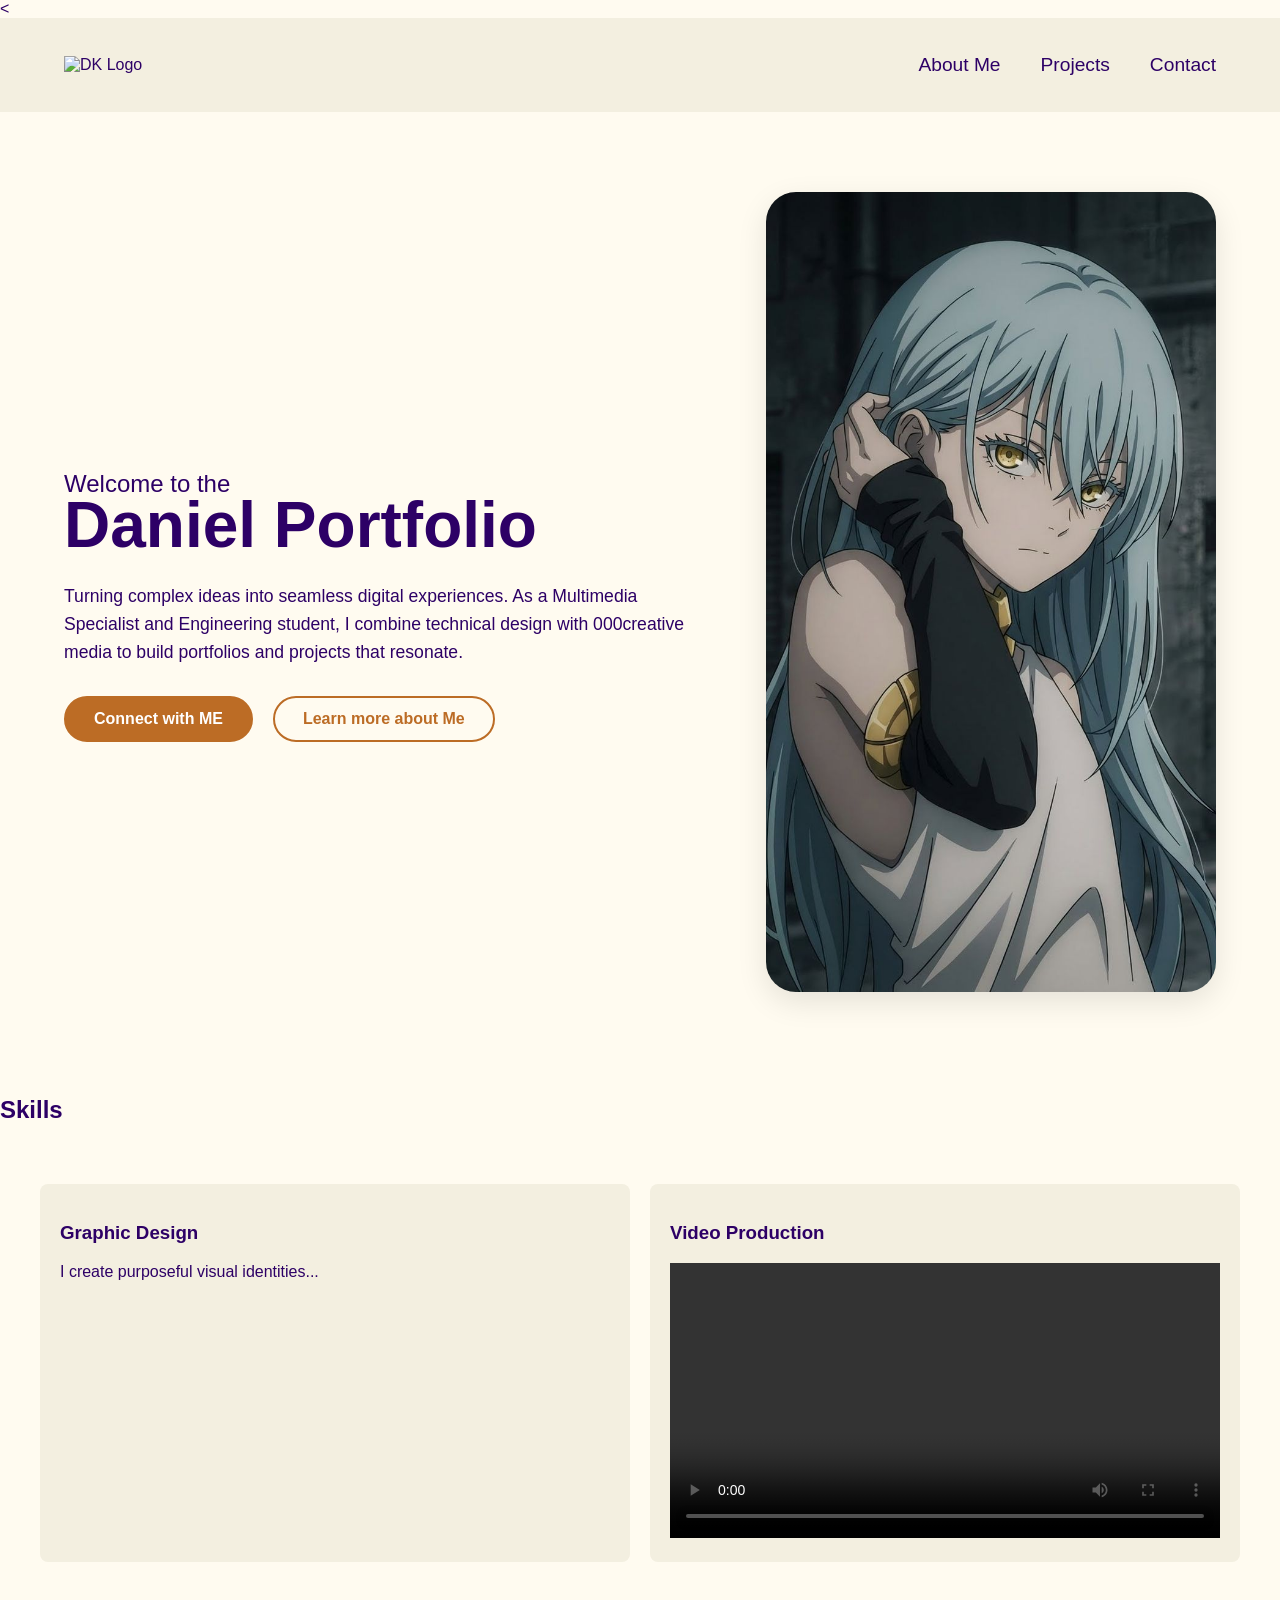
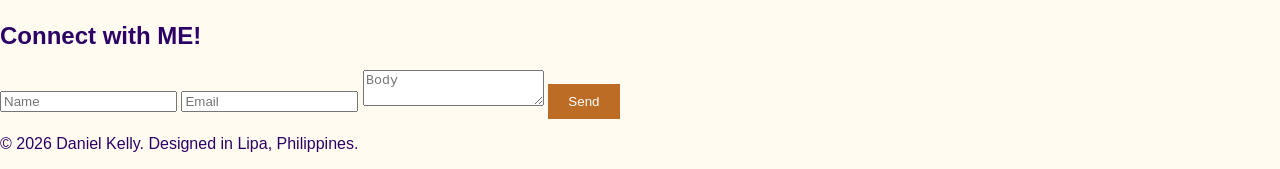
==== portfolio.html @ 8d853dce "polished hero section" ====
<!DOCTYPE html>
<html lang="en">
<head>
    <meta charset="UTF-8">
    <meta name="viewport" content="width=device-width, initial-scale=1.0">
    <title>Daniel Portfolio</title>
    <link rel="stylesheet" href="./style.css">
</head>
<body>
    <<header class="navbar">
    <div class="logo">
        <img src="logo.svg" alt="DK Logo"> </div>
    <nav>
        <ul>
            <li><a href="#about">About Me</a></li>
            <li><a href="#projects">Projects</a></li>
            <li><a href="#contact">Contact</a></li>
        </ul>
    </nav>
</header>

<section id="home" class="hero">
    <div class="hero-container">
        <div class="hero-text">
            <h3>Welcome to the</h3>
            <h1>Daniel Portfolio</h1>
            <p>Turning complex ideas into seamless digital experiences. As a Multimedia Specialist and Engineering student, I combine technical design with 000creative media to build portfolios and projects that resonate.</p>
            <div class="hero-buttons">
                <a href="#contact" class="btn btn-primary">Connect with ME</a>
                <a href="#about" class="btn btn-secondary">Learn more about Me</a>
            </div>
        </div>
        <div class="hero-image">
            <img src=".\assets\663ae73db2af1b112b80577eee1e6057.jpg" alt="Daniel (Placeholder) Portrait">
        </div>
    </div>
</section>

        <section id="skills" class="skills">
            <h2>Skills</h2>
            <div class="skills-grid">
                <div class="skill-card">
                    <h3>Graphic Design</h3>
                    <p>I create purposeful visual identities...</p>
                </div>
                <div class="skill-card">
                    <h3>Video Production</h3>
                    <video width="100%" controls>
                        <source src="demo.mp4" type="video/mp4">
                    </video>
                </div>
            </div>
        </section>

        <section id="contact" class="contact">
            <h2>Connect with ME!</h2>
            <form>
                <input type="text" placeholder="Name" required>
                <input type="email" placeholder="Email" required>
                <textarea placeholder="Body"></textarea>
                <button type="submit">Send</button>
            </form>
        </section>
    </main>

    <footer>
        <p>© 2026 Daniel Kelly. Designed in Lipa, Philippines.</p>
    </footer>
</body>
</html>
---- style.css ----
:root {
    --soft-cream: #FFFBF0;
    --sand: #F3EFE0;
    --terracotta: #BC6C25;
    --dark-moss: #283618;
    --deep-purple: #2D0066; /* Your Logo/Header Accent Color */
}

body {
    background-color: var(--soft-cream);
    color: var(--deep-purple);
    font-family: 'Inter', sans-serif; /* Matches your clean UI look */
    margin: 0;
}

/* Navbar Styling */
.navbar {
    display: flex;
    justify-content: space-between;
    align-items: center;
    padding: 20px 5%;
    background-color: var(--sand);
}

.navbar ul {
    display: flex;
    list-style: none;
    gap: 40px;
}

.navbar a {
    text-decoration: none;
    color: var(--deep-purple);
    font-weight: 500;
    font-size: 1.2rem;
}

/* Hero Section Styling */
.hero {
    padding: 80px 5%;
    display: flex;
    justify-content: center;
}

.hero-container {
    display: flex;
    align-items: center;
    gap: 50px;
    max-width: 1200px;
}

.hero-text {
    flex: 1;
}

.hero-text h3 {
    font-size: 1.5rem;
    font-weight: 400;
    margin-bottom: 0;
}

.hero-text h1 {
    font-size: 4rem;
    font-weight: 800;
    margin-top: -10px;
    margin-bottom: 20px;
}

.hero-text p {
    font-size: 1.1rem;
    line-height: 1.6;
    color: var(--deep-purple);
    margin-bottom: 30px;
}


.hero-image img {
    width: 450px;
    border-radius: 30px; 
    box-shadow: 0 10px 30px rgba(0,0,0,0.1);
}


.hero-buttons {
    display: flex;
    gap: 20px;
}

.btn {
    padding: 12px 28px;
    border-radius: 50px;
    text-decoration: none;
    font-weight: 600;
    transition: 0.3s;
    border: 2px solid var(--terracotta);
}

.btn-primary {
    background-color: var(--terracotta);
    color: white;
}

.btn-secondary {
    background-color: transparent;
    color: var(--terracotta);
}

.btn:hover {
    transform: translateY(-3px);
    box-shadow: 0 5px 15px rgba(188, 108, 37, 0.3);
}

.skills-grid {
    display: grid;
    grid-template-columns: repeat(auto-fit, minmax(300px, 1fr));
    gap: 20px;
    padding: 40px;
}

.skill-card {
    background: var(--sand);
    padding: 20px;
    border-radius: 8px;
    transition: transform 0.3s ease; 
}

.skill-card:hover {
    transform: scale(1.05);
    border: 2px solid var(--terracotta);
}

button {
    background-color: var(--terracotta);
    color: white;
    border: none;
    padding: 10px 20px;
    cursor: pointer;
}
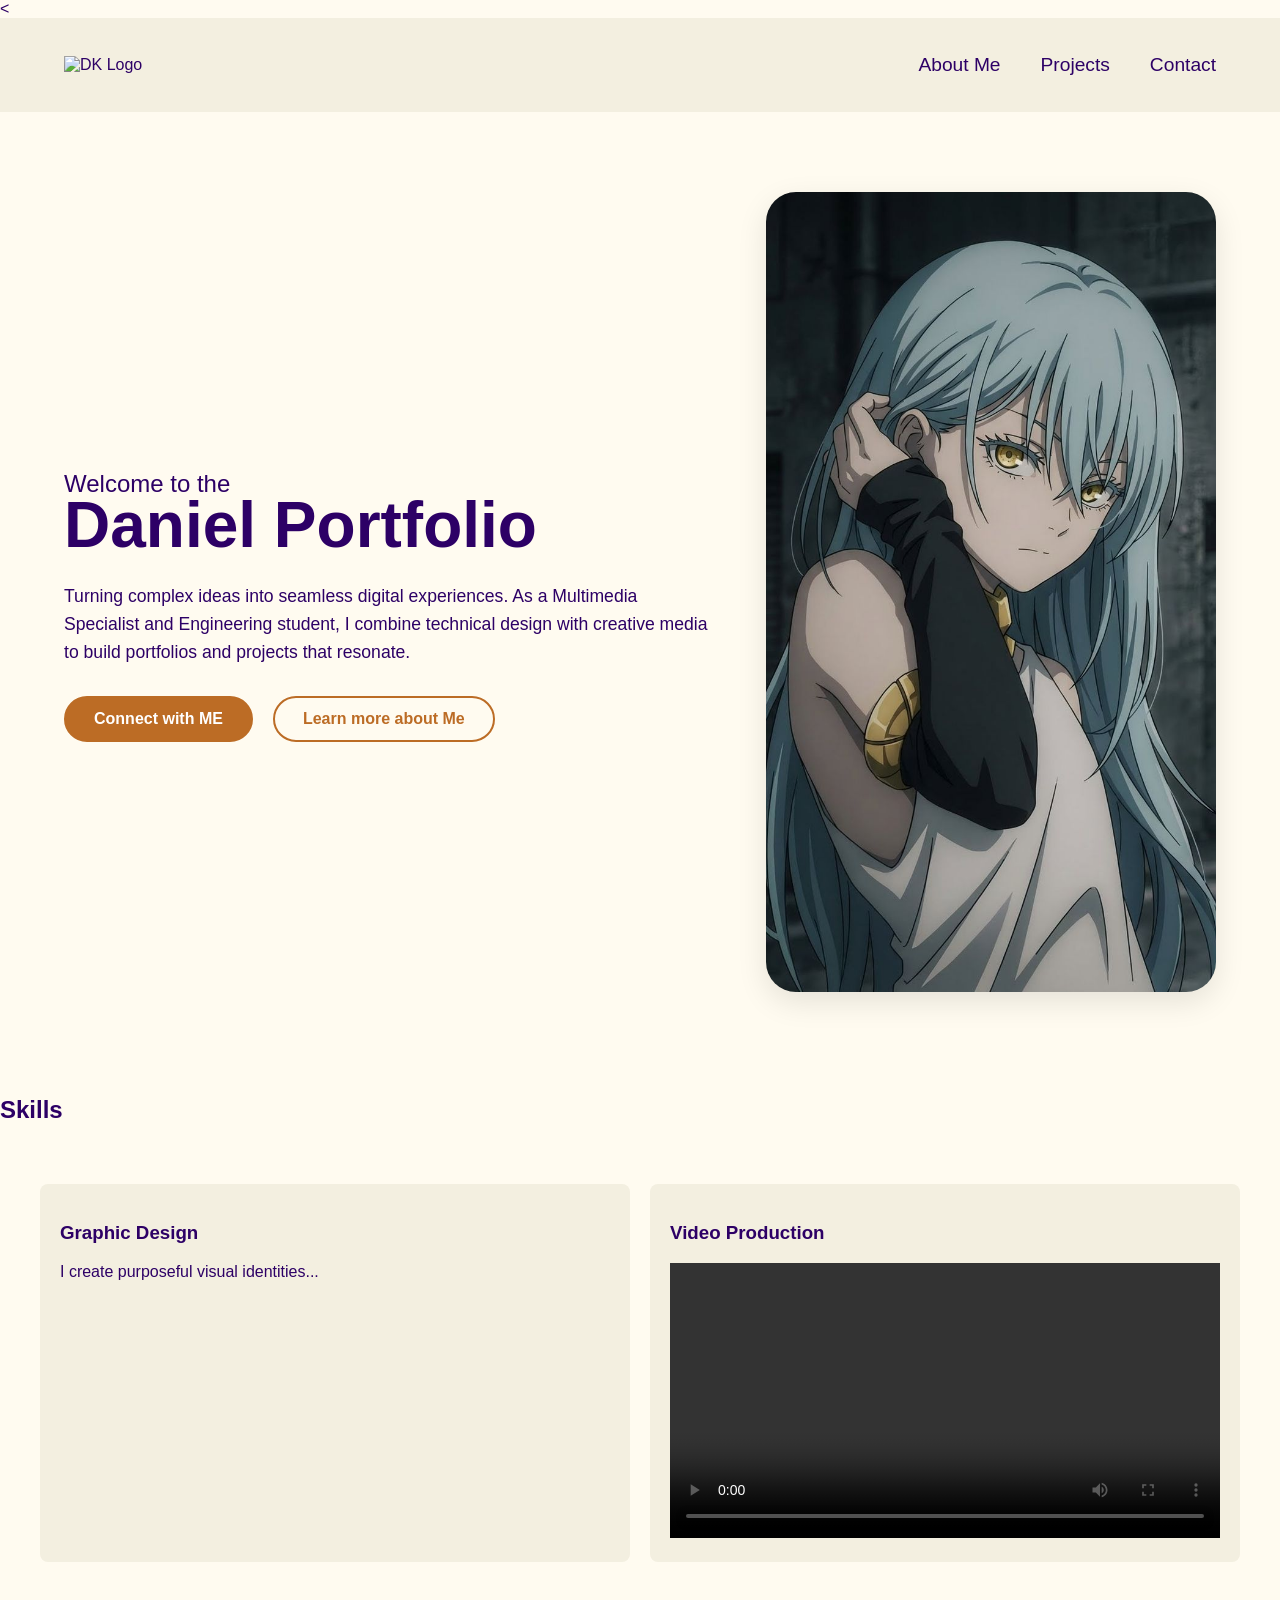
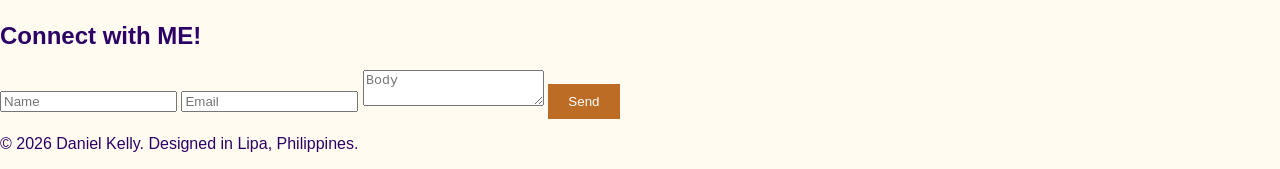
==== commit a8680463: "polished hero section" ====
--- a/portfolio.html
+++ b/portfolio.html
@@ -24,7 +24,7 @@
         <div class="hero-text">
             <h3>Welcome to the</h3>
             <h1>Daniel Portfolio</h1>
-            <p>Turning complex ideas into seamless digital experiences. As a Multimedia Specialist and Engineering student, I combine technical design with 000creative media to build portfolios and projects that resonate.</p>
+            <p>Turning complex ideas into seamless digital experiences. As a Multimedia Specialist and Engineering student, I combine technical design with  creative media to build portfolios and projects that resonate.</p>
             <div class="hero-buttons">
                 <a href="#contact" class="btn btn-primary">Connect with ME</a>
                 <a href="#about" class="btn btn-secondary">Learn more about Me</a>
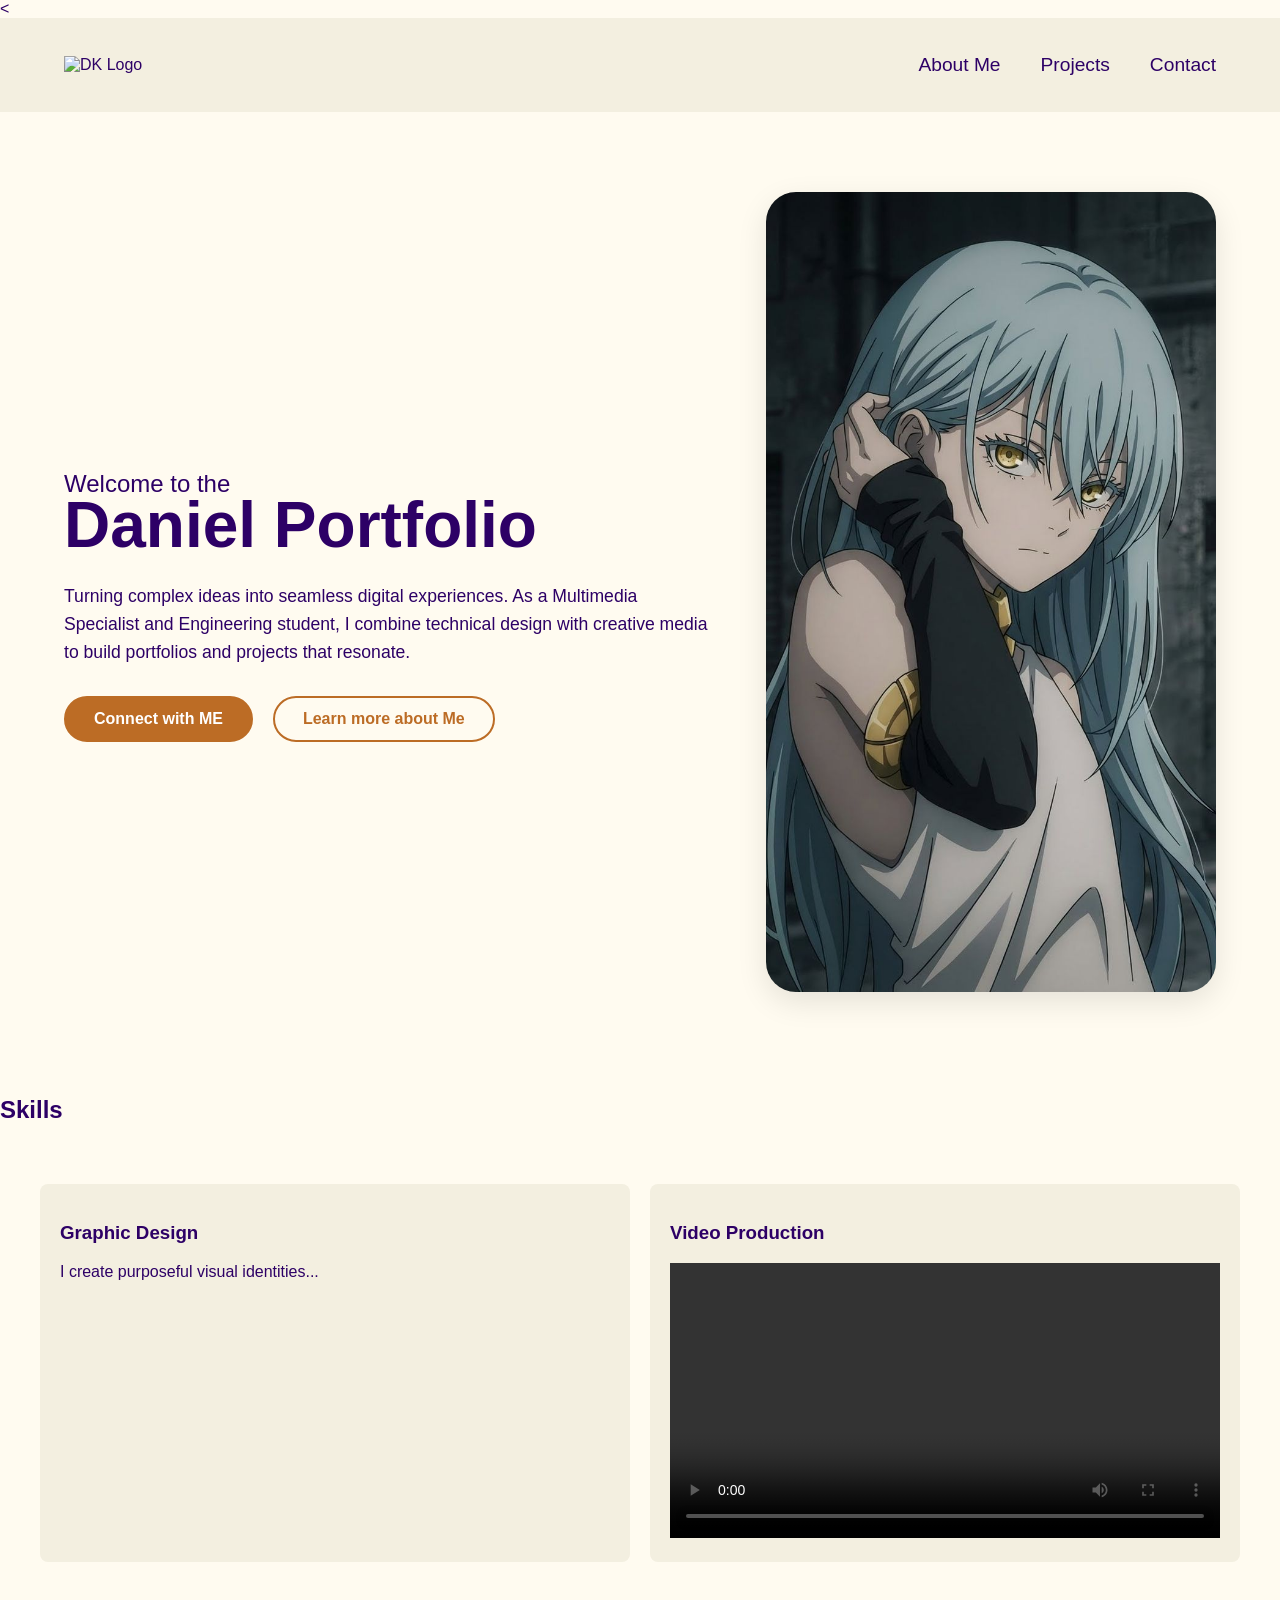
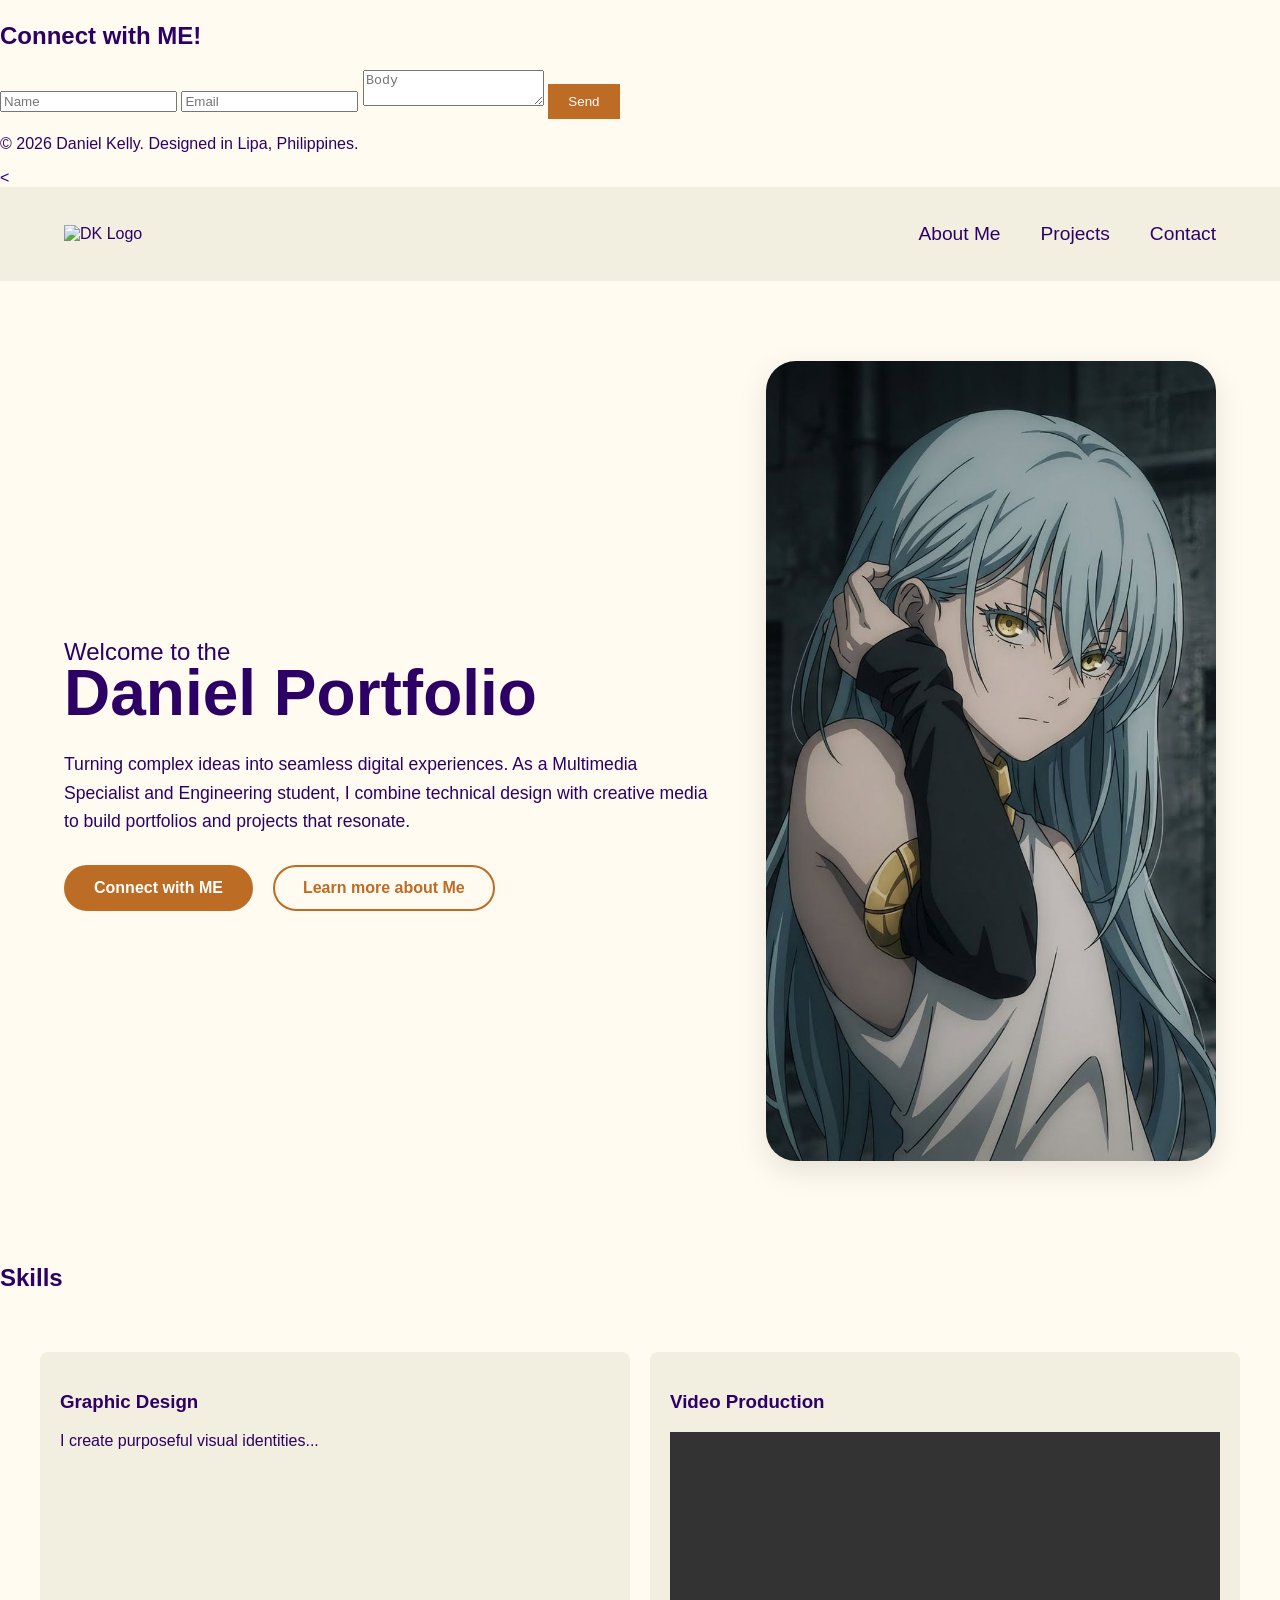
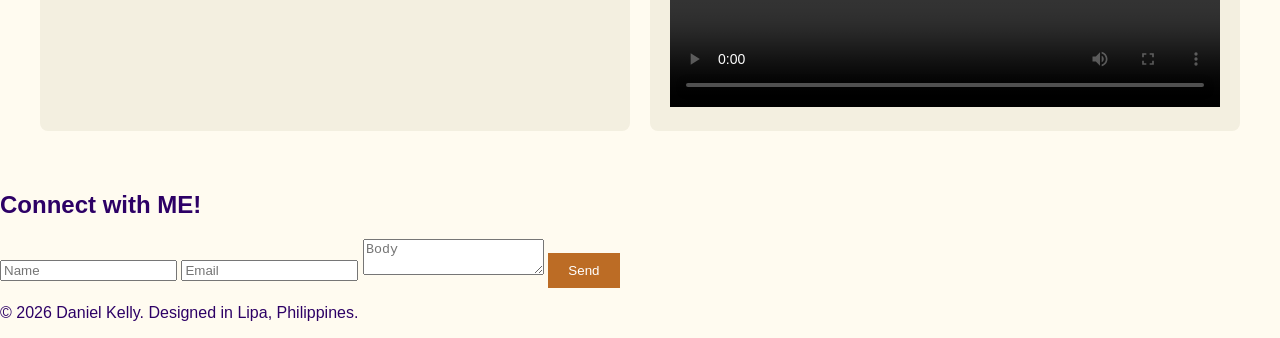
==== commit f621e709: "Merge branch 'main' of https://github.com/dnlkly/Portfolio_MMProj" ====
--- a/portfolio.html
+++ b/portfolio.html
@@ -67,4 +67,73 @@
         <p>© 2026 Daniel Kelly. Designed in Lipa, Philippines.</p>
     </footer>
 </body>
+</html><!DOCTYPE html>
+<html lang="en">
+<head>
+    <meta charset="UTF-8">
+    <meta name="viewport" content="width=device-width, initial-scale=1.0">
+    <title>Daniel Portfolio</title>
+    <link rel="stylesheet" href="./style.css">
+</head>
+<body>
+    <<header class="navbar">
+    <div class="logo">
+        <img src="logo.svg" alt="DK Logo"> </div>
+    <nav>
+        <ul>
+            <li><a href="#about">About Me</a></li>
+            <li><a href="#projects">Projects</a></li>
+            <li><a href="#contact">Contact</a></li>
+        </ul>
+    </nav>
+</header>
+
+<section id="home" class="hero">
+    <div class="hero-container">
+        <div class="hero-text">
+            <h3>Welcome to the</h3>
+            <h1>Daniel Portfolio</h1>
+            <p>Turning complex ideas into seamless digital experiences. As a Multimedia Specialist and Engineering student, I combine technical design with creative media to build portfolios and projects that resonate.</p>
+            <div class="hero-buttons">
+                <a href="#contact" class="btn btn-primary">Connect with ME</a>
+                <a href="#about" class="btn btn-secondary">Learn more about Me</a>
+            </div>
+        </div>
+        <div class="hero-image">
+            <img src=".\assets\663ae73db2af1b112b80577eee1e6057.jpg" alt="Daniel (Placeholder) Portrait">
+        </div>
+    </div>
+</section>
+
+        <section id="skills" class="skills">
+            <h2>Skills</h2>
+            <div class="skills-grid">
+                <div class="skill-card">
+                    <h3>Graphic Design</h3>
+                    <p>I create purposeful visual identities...</p>
+                </div>
+                <div class="skill-card">
+                    <h3>Video Production</h3>
+                    <video width="100%" controls>
+                        <source src="demo.mp4" type="video/mp4">
+                    </video>
+                </div>
+            </div>
+        </section>
+
+        <section id="contact" class="contact">
+            <h2>Connect with ME!</h2>
+            <form>
+                <input type="text" placeholder="Name" required>
+                <input type="email" placeholder="Email" required>
+                <textarea placeholder="Body"></textarea>
+                <button type="submit">Send</button>
+            </form>
+        </section>
+    </main>
+
+    <footer>
+        <p>© 2026 Daniel Kelly. Designed in Lipa, Philippines.</p>
+    </footer>
+</body>
 </html>
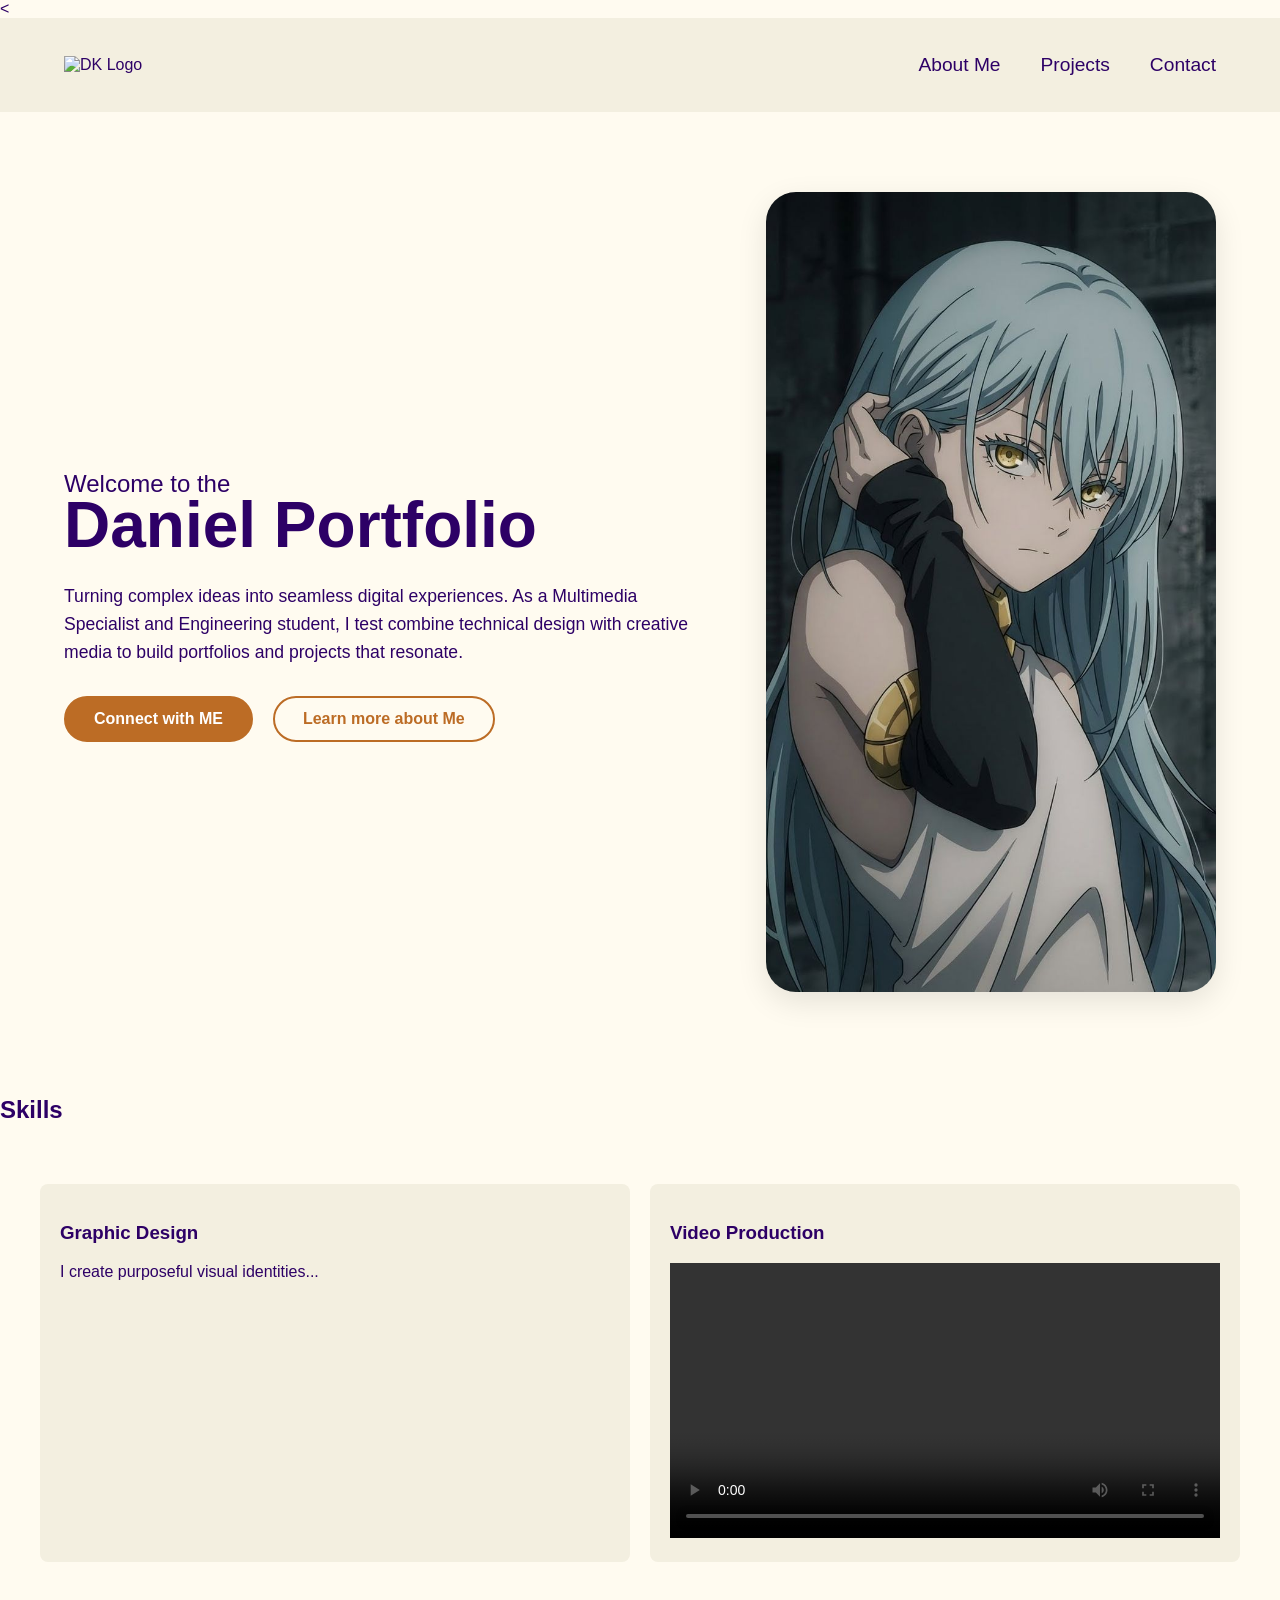
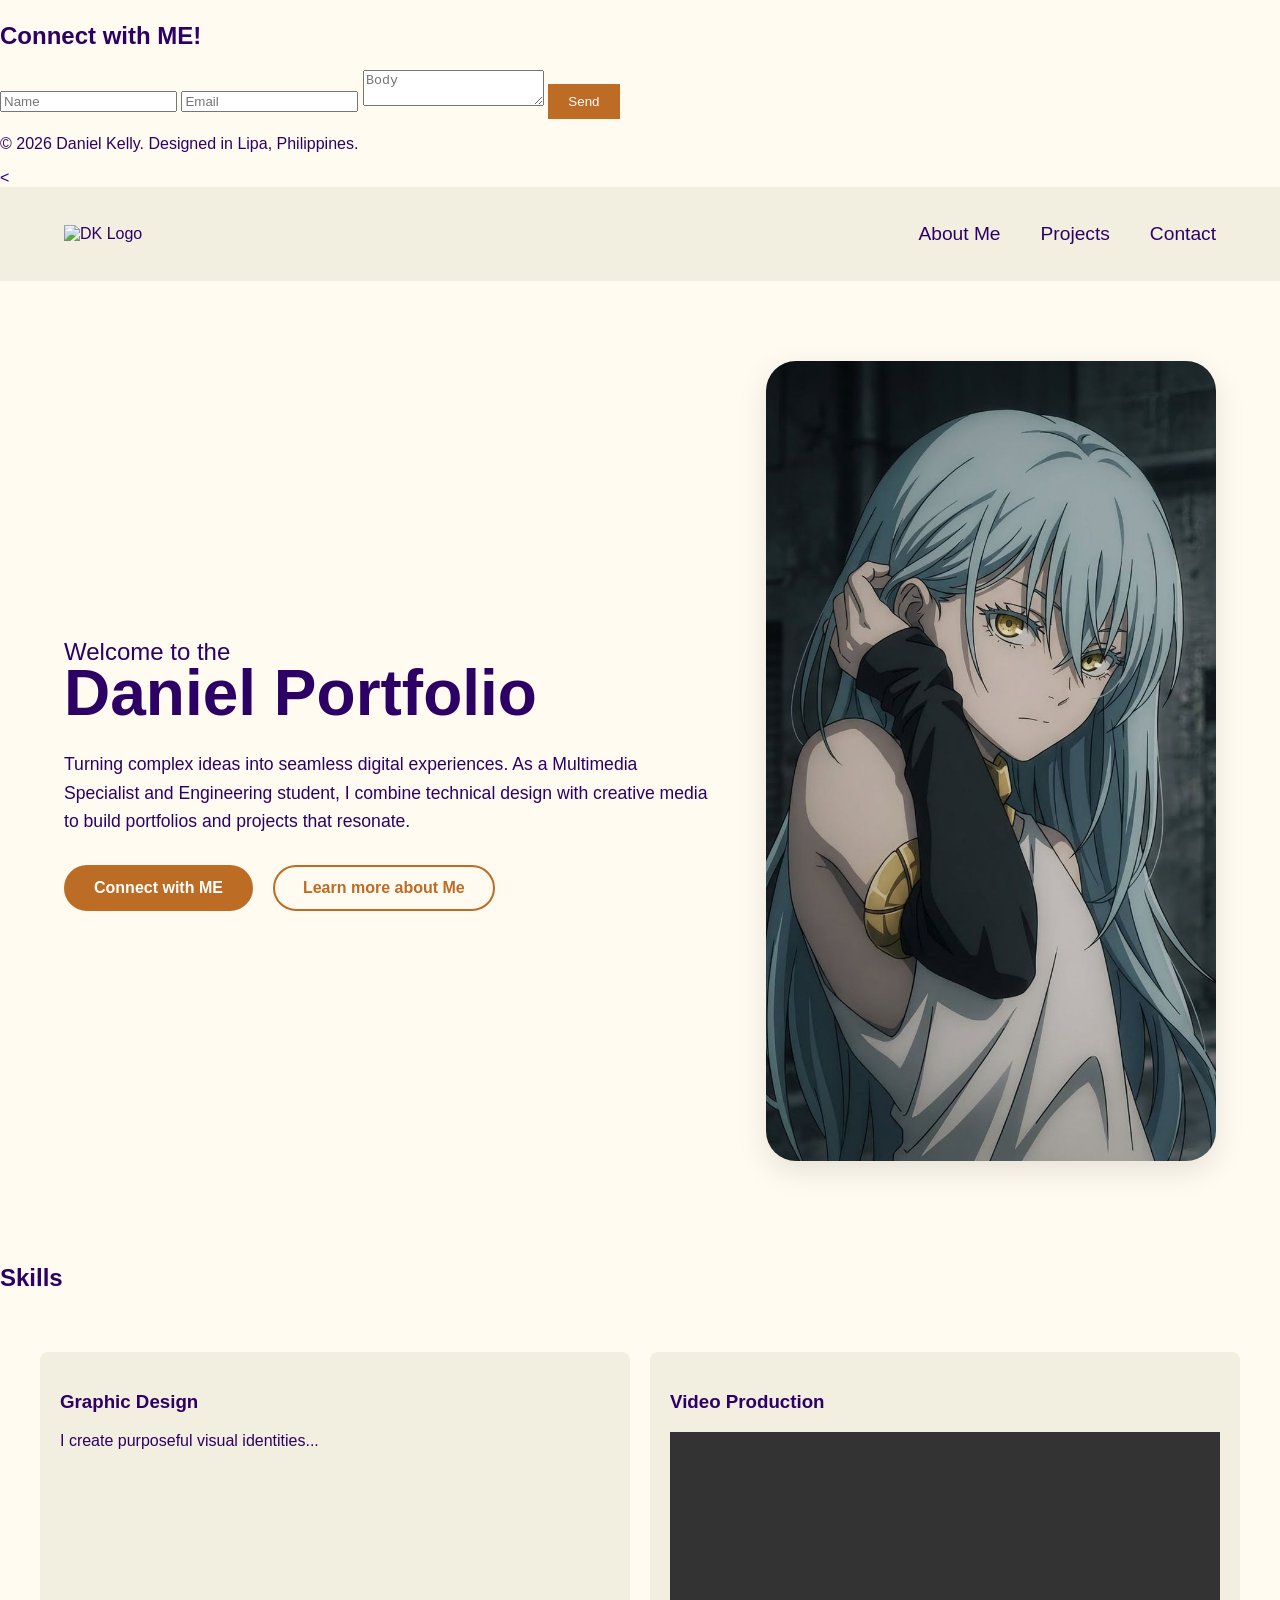
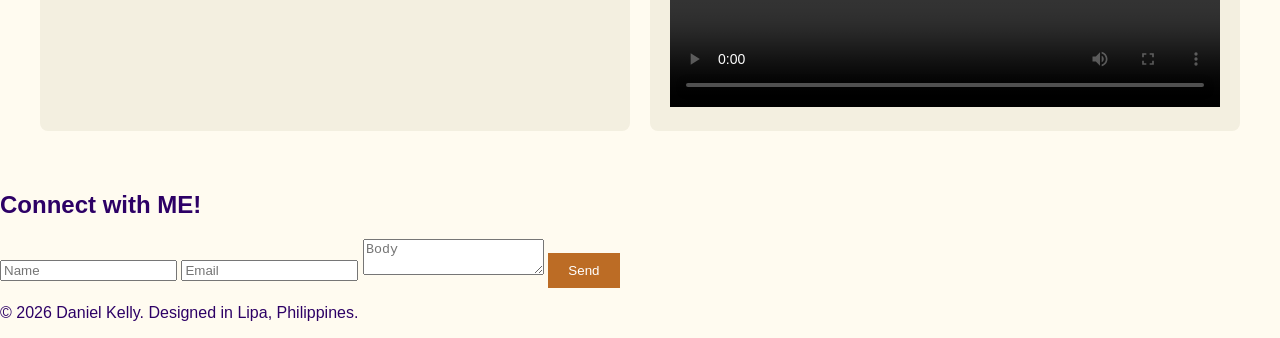
==== commit 0159b919: "test" ====
--- a/portfolio.html
+++ b/portfolio.html
@@ -24,7 +24,7 @@
         <div class="hero-text">
             <h3>Welcome to the</h3>
             <h1>Daniel Portfolio</h1>
-            <p>Turning complex ideas into seamless digital experiences. As a Multimedia Specialist and Engineering student, I combine technical design with  creative media to build portfolios and projects that resonate.</p>
+            <p>Turning complex ideas into seamless digital experiences. As a Multimedia Specialist and Engineering student, I test combine technical design with  creative media to build portfolios and projects that resonate.</p>
             <div class="hero-buttons">
                 <a href="#contact" class="btn btn-primary">Connect with ME</a>
                 <a href="#about" class="btn btn-secondary">Learn more about Me</a>
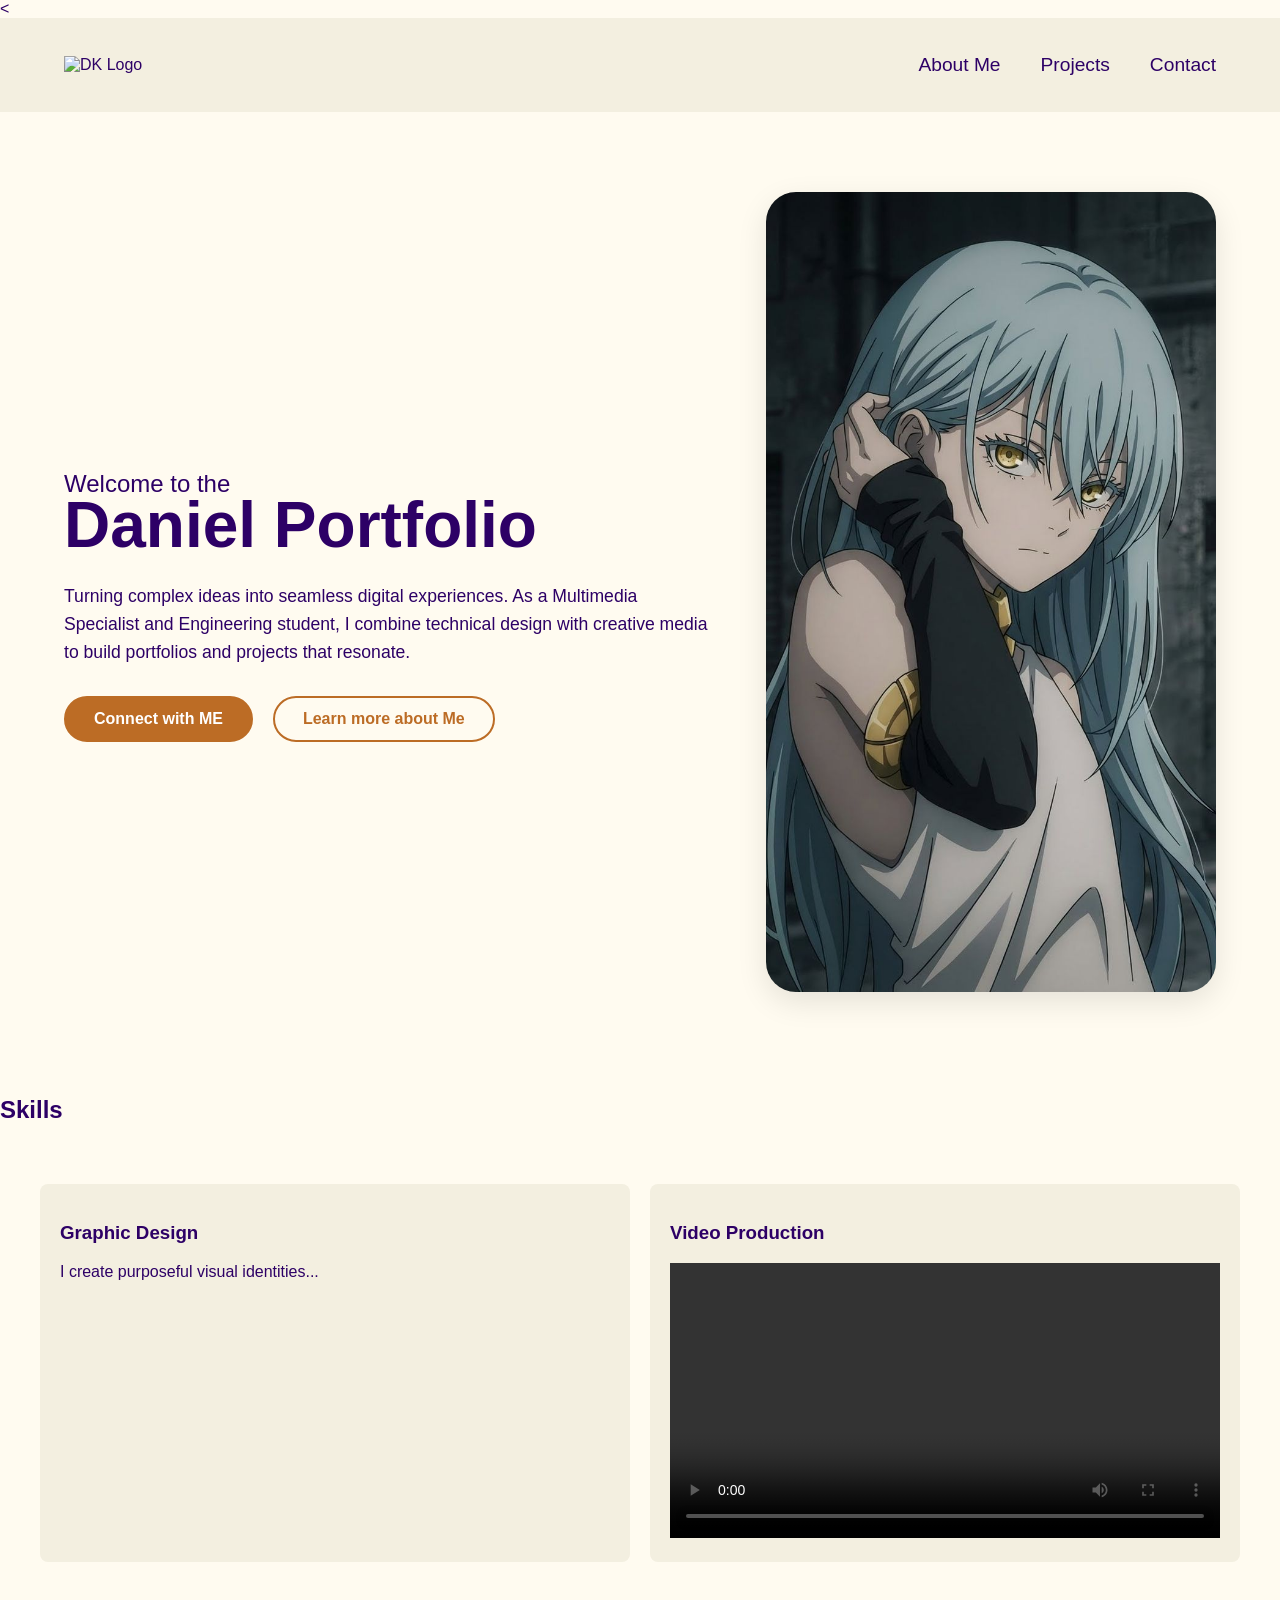
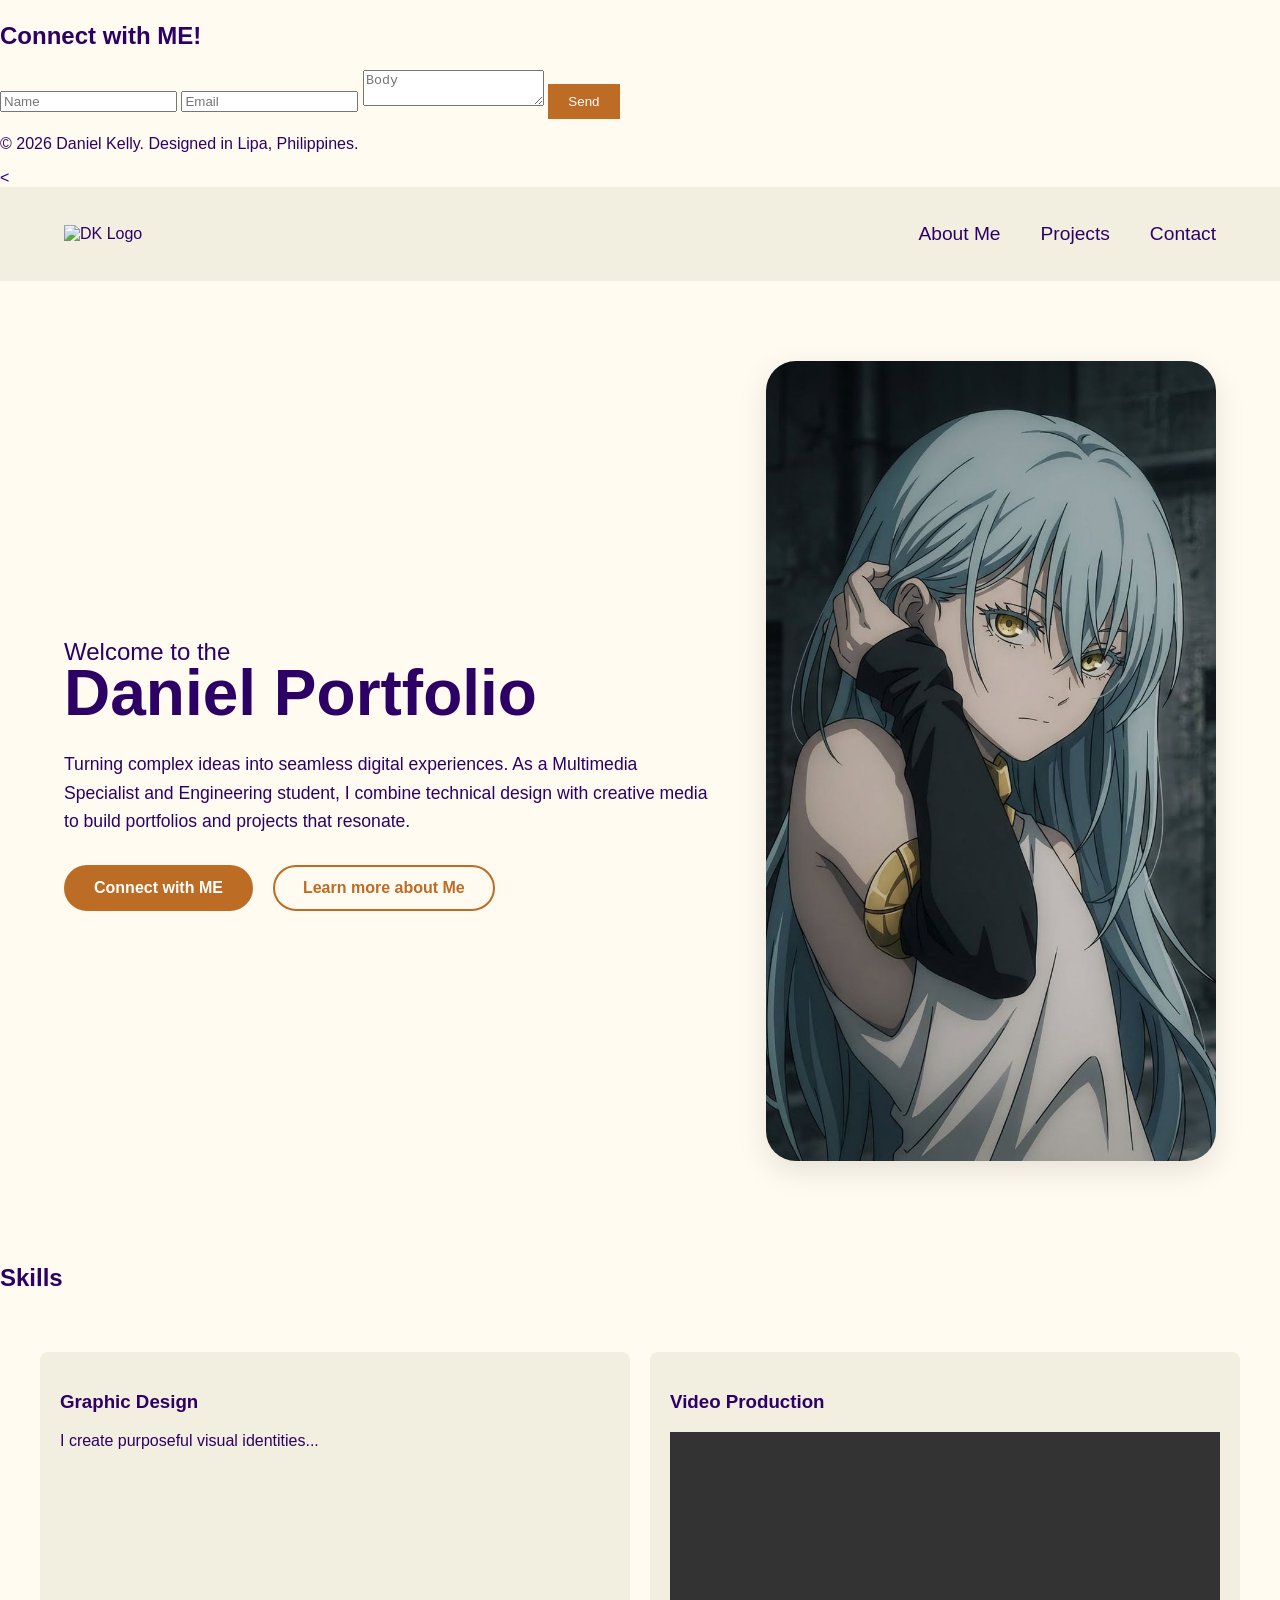
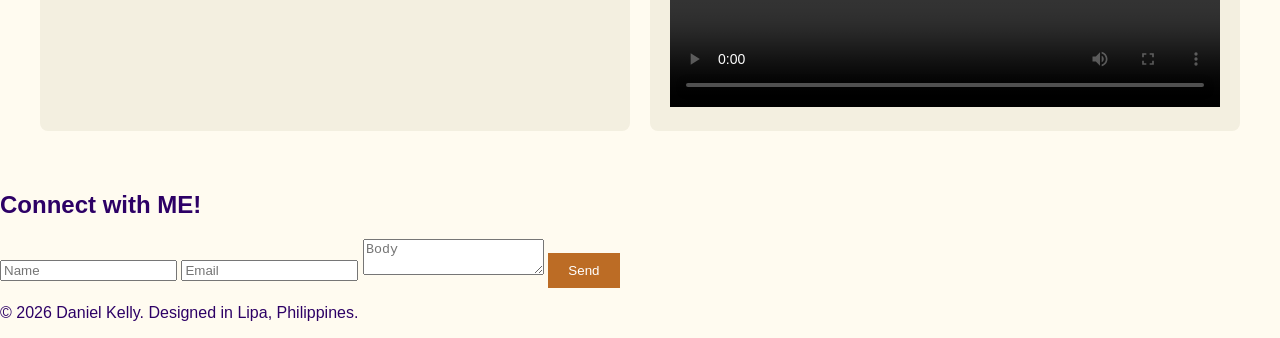
==== commit d33505ec: "polished hero section" ====
--- a/portfolio.html
+++ b/portfolio.html
@@ -24,7 +24,7 @@
         <div class="hero-text">
             <h3>Welcome to the</h3>
             <h1>Daniel Portfolio</h1>
-            <p>Turning complex ideas into seamless digital experiences. As a Multimedia Specialist and Engineering student, I test combine technical design with  creative media to build portfolios and projects that resonate.</p>
+            <p>Turning complex ideas into seamless digital experiences. As a Multimedia Specialist and Engineering student, I combine technical design with  creative media to build portfolios and projects that resonate.</p>
             <div class="hero-buttons">
                 <a href="#contact" class="btn btn-primary">Connect with ME</a>
                 <a href="#about" class="btn btn-secondary">Learn more about Me</a>
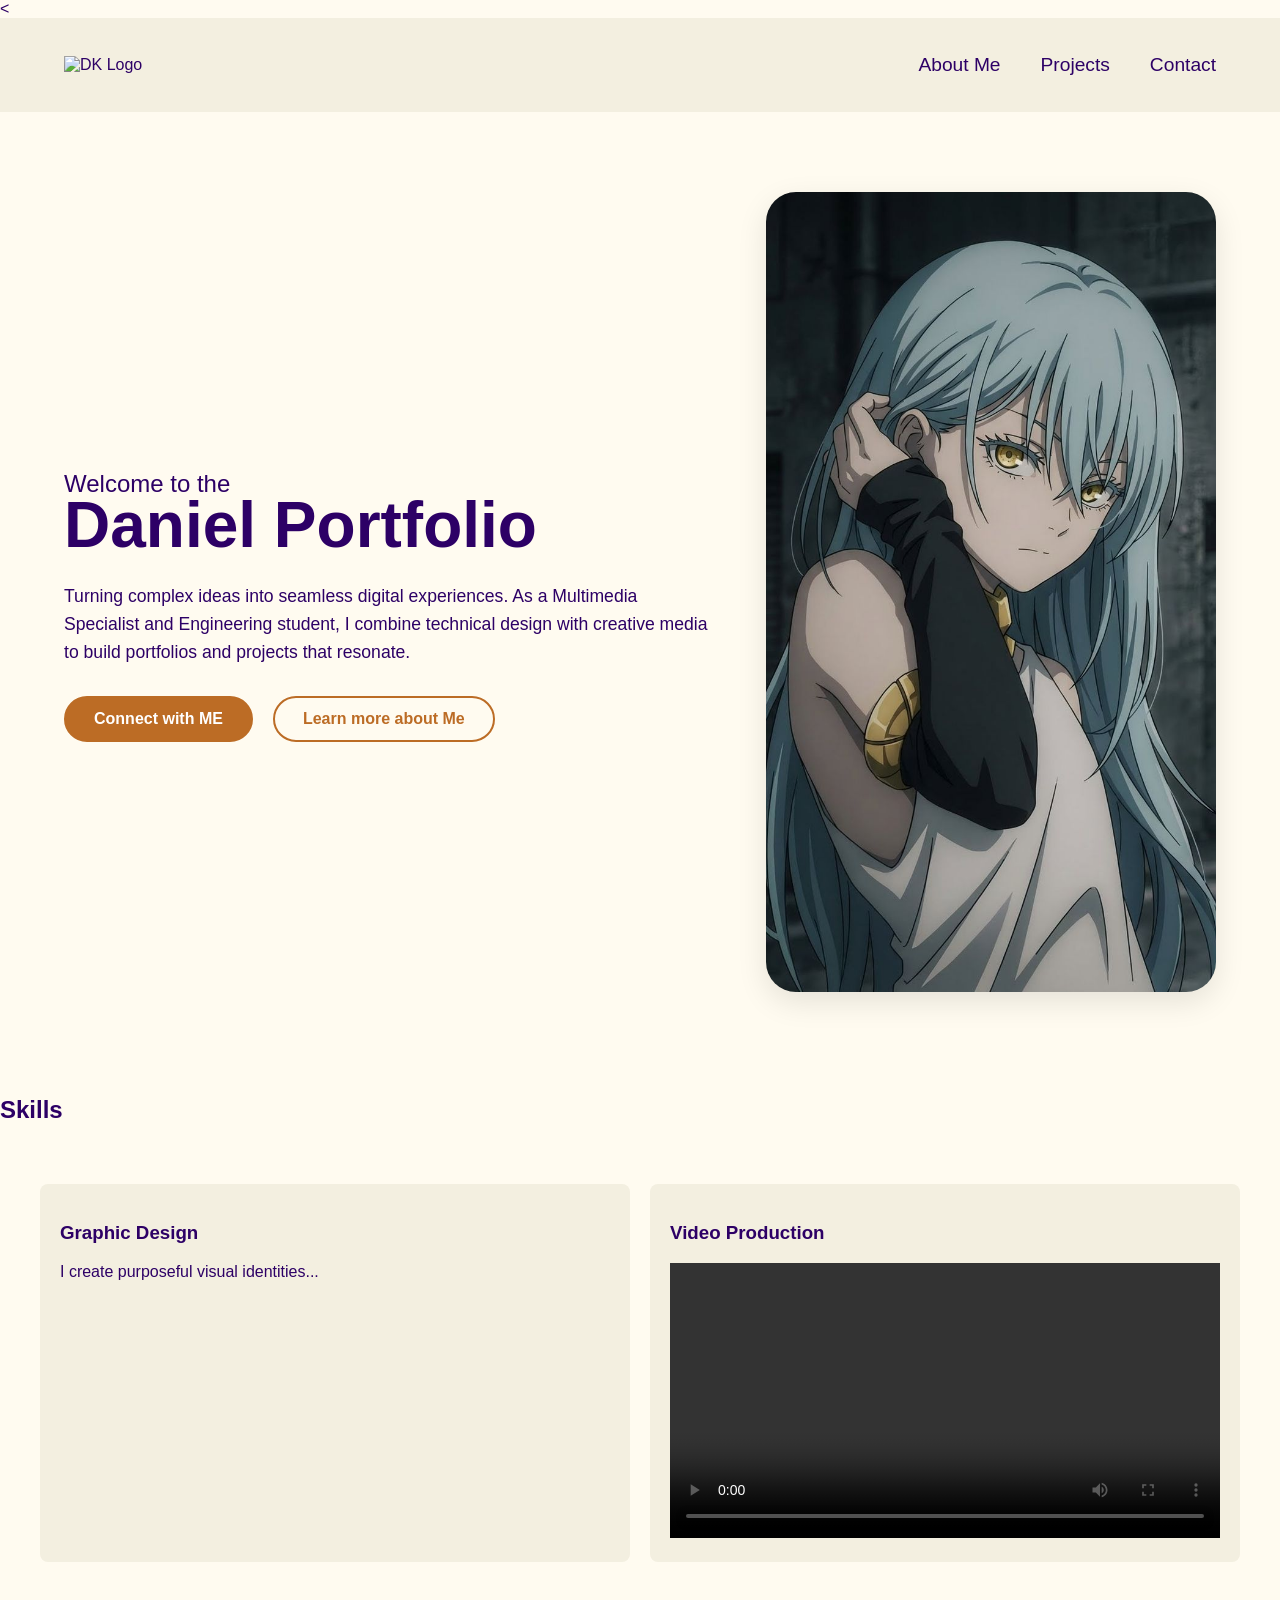
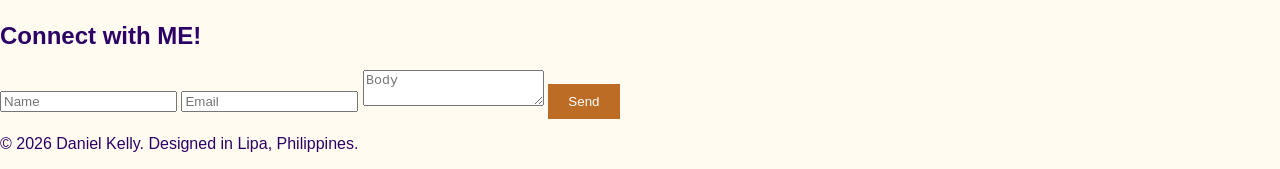
==== commit d3dfe220: "was trying to fix an issue in my vs source control which caused duplicated code" ====
--- a/portfolio.html
+++ b/portfolio.html
@@ -67,73 +67,4 @@
         <p>© 2026 Daniel Kelly. Designed in Lipa, Philippines.</p>
     </footer>
 </body>
-</html><!DOCTYPE html>
-<html lang="en">
-<head>
-    <meta charset="UTF-8">
-    <meta name="viewport" content="width=device-width, initial-scale=1.0">
-    <title>Daniel Portfolio</title>
-    <link rel="stylesheet" href="./style.css">
-</head>
-<body>
-    <<header class="navbar">
-    <div class="logo">
-        <img src="logo.svg" alt="DK Logo"> </div>
-    <nav>
-        <ul>
-            <li><a href="#about">About Me</a></li>
-            <li><a href="#projects">Projects</a></li>
-            <li><a href="#contact">Contact</a></li>
-        </ul>
-    </nav>
-</header>
-
-<section id="home" class="hero">
-    <div class="hero-container">
-        <div class="hero-text">
-            <h3>Welcome to the</h3>
-            <h1>Daniel Portfolio</h1>
-            <p>Turning complex ideas into seamless digital experiences. As a Multimedia Specialist and Engineering student, I combine technical design with creative media to build portfolios and projects that resonate.</p>
-            <div class="hero-buttons">
-                <a href="#contact" class="btn btn-primary">Connect with ME</a>
-                <a href="#about" class="btn btn-secondary">Learn more about Me</a>
-            </div>
-        </div>
-        <div class="hero-image">
-            <img src=".\assets\663ae73db2af1b112b80577eee1e6057.jpg" alt="Daniel (Placeholder) Portrait">
-        </div>
-    </div>
-</section>
-
-        <section id="skills" class="skills">
-            <h2>Skills</h2>
-            <div class="skills-grid">
-                <div class="skill-card">
-                    <h3>Graphic Design</h3>
-                    <p>I create purposeful visual identities...</p>
-                </div>
-                <div class="skill-card">
-                    <h3>Video Production</h3>
-                    <video width="100%" controls>
-                        <source src="demo.mp4" type="video/mp4">
-                    </video>
-                </div>
-            </div>
-        </section>
-
-        <section id="contact" class="contact">
-            <h2>Connect with ME!</h2>
-            <form>
-                <input type="text" placeholder="Name" required>
-                <input type="email" placeholder="Email" required>
-                <textarea placeholder="Body"></textarea>
-                <button type="submit">Send</button>
-            </form>
-        </section>
-    </main>
-
-    <footer>
-        <p>© 2026 Daniel Kelly. Designed in Lipa, Philippines.</p>
-    </footer>
-</body>
 </html>
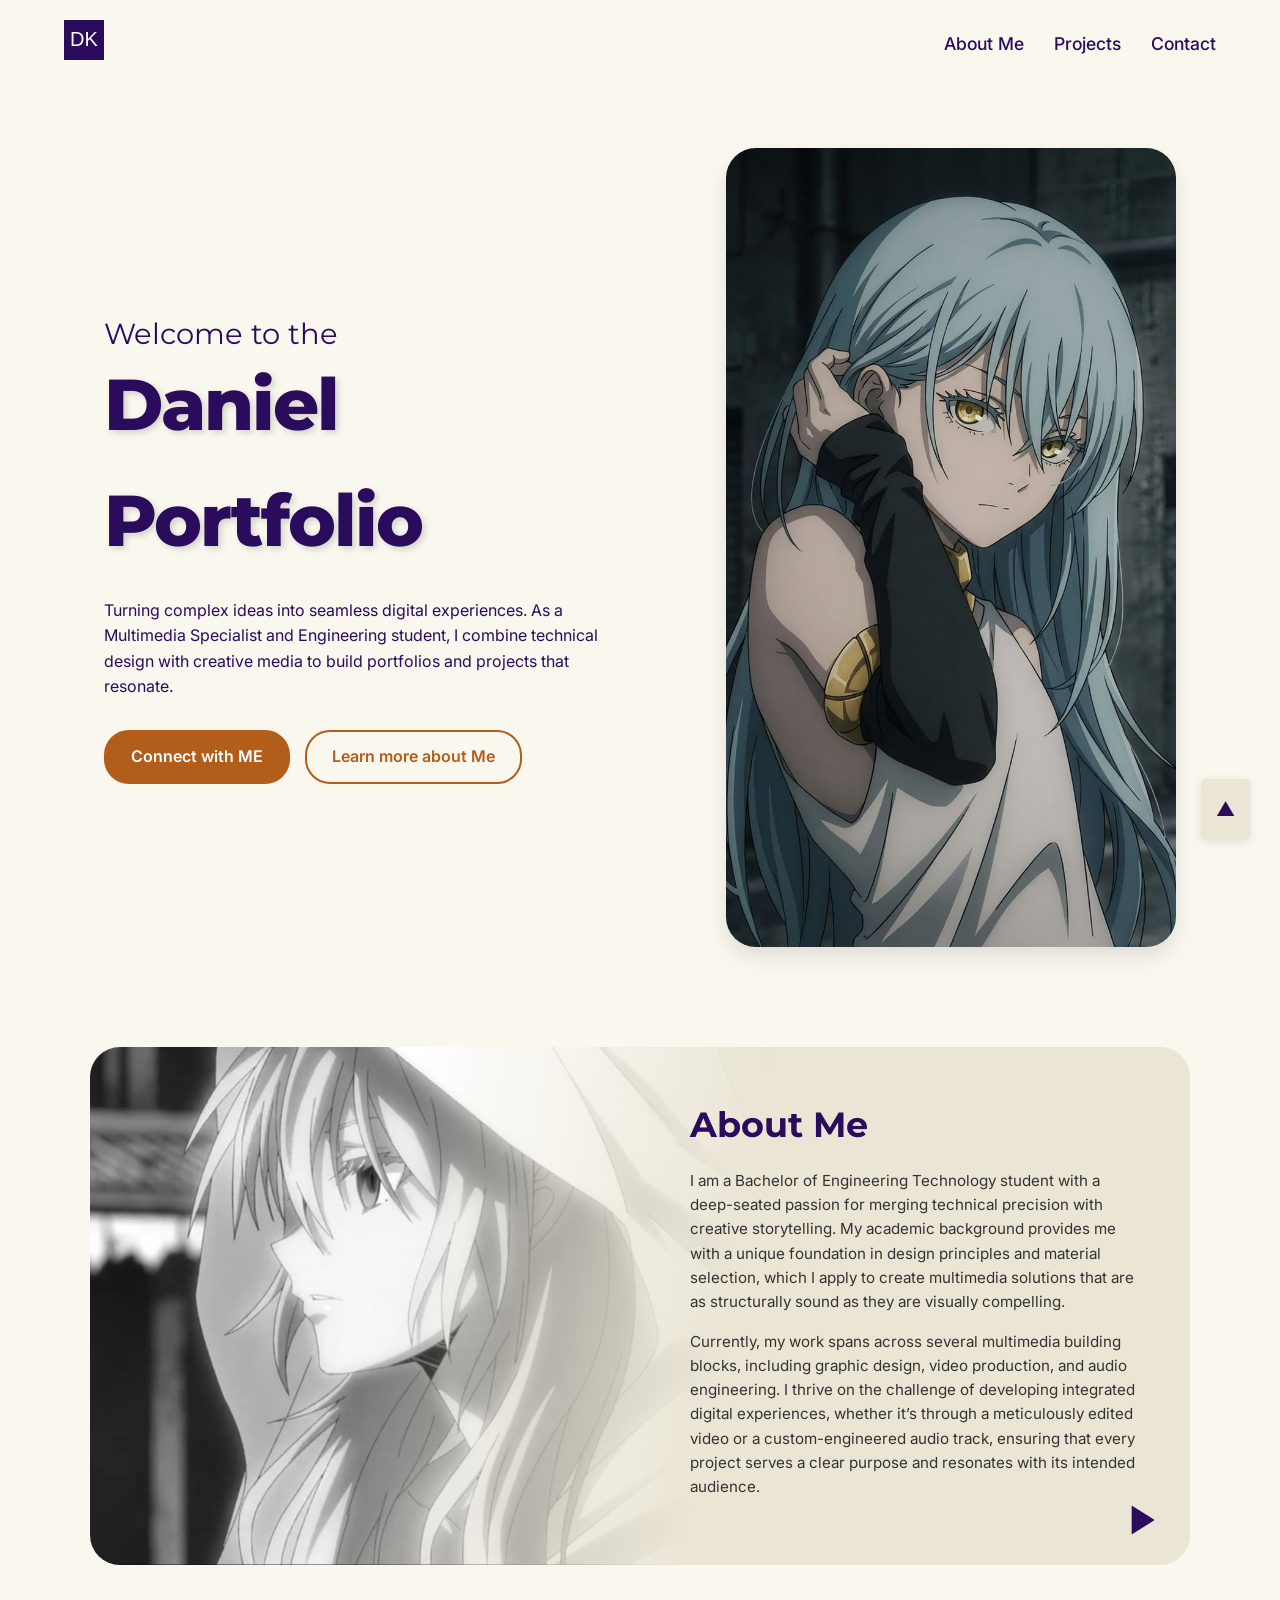
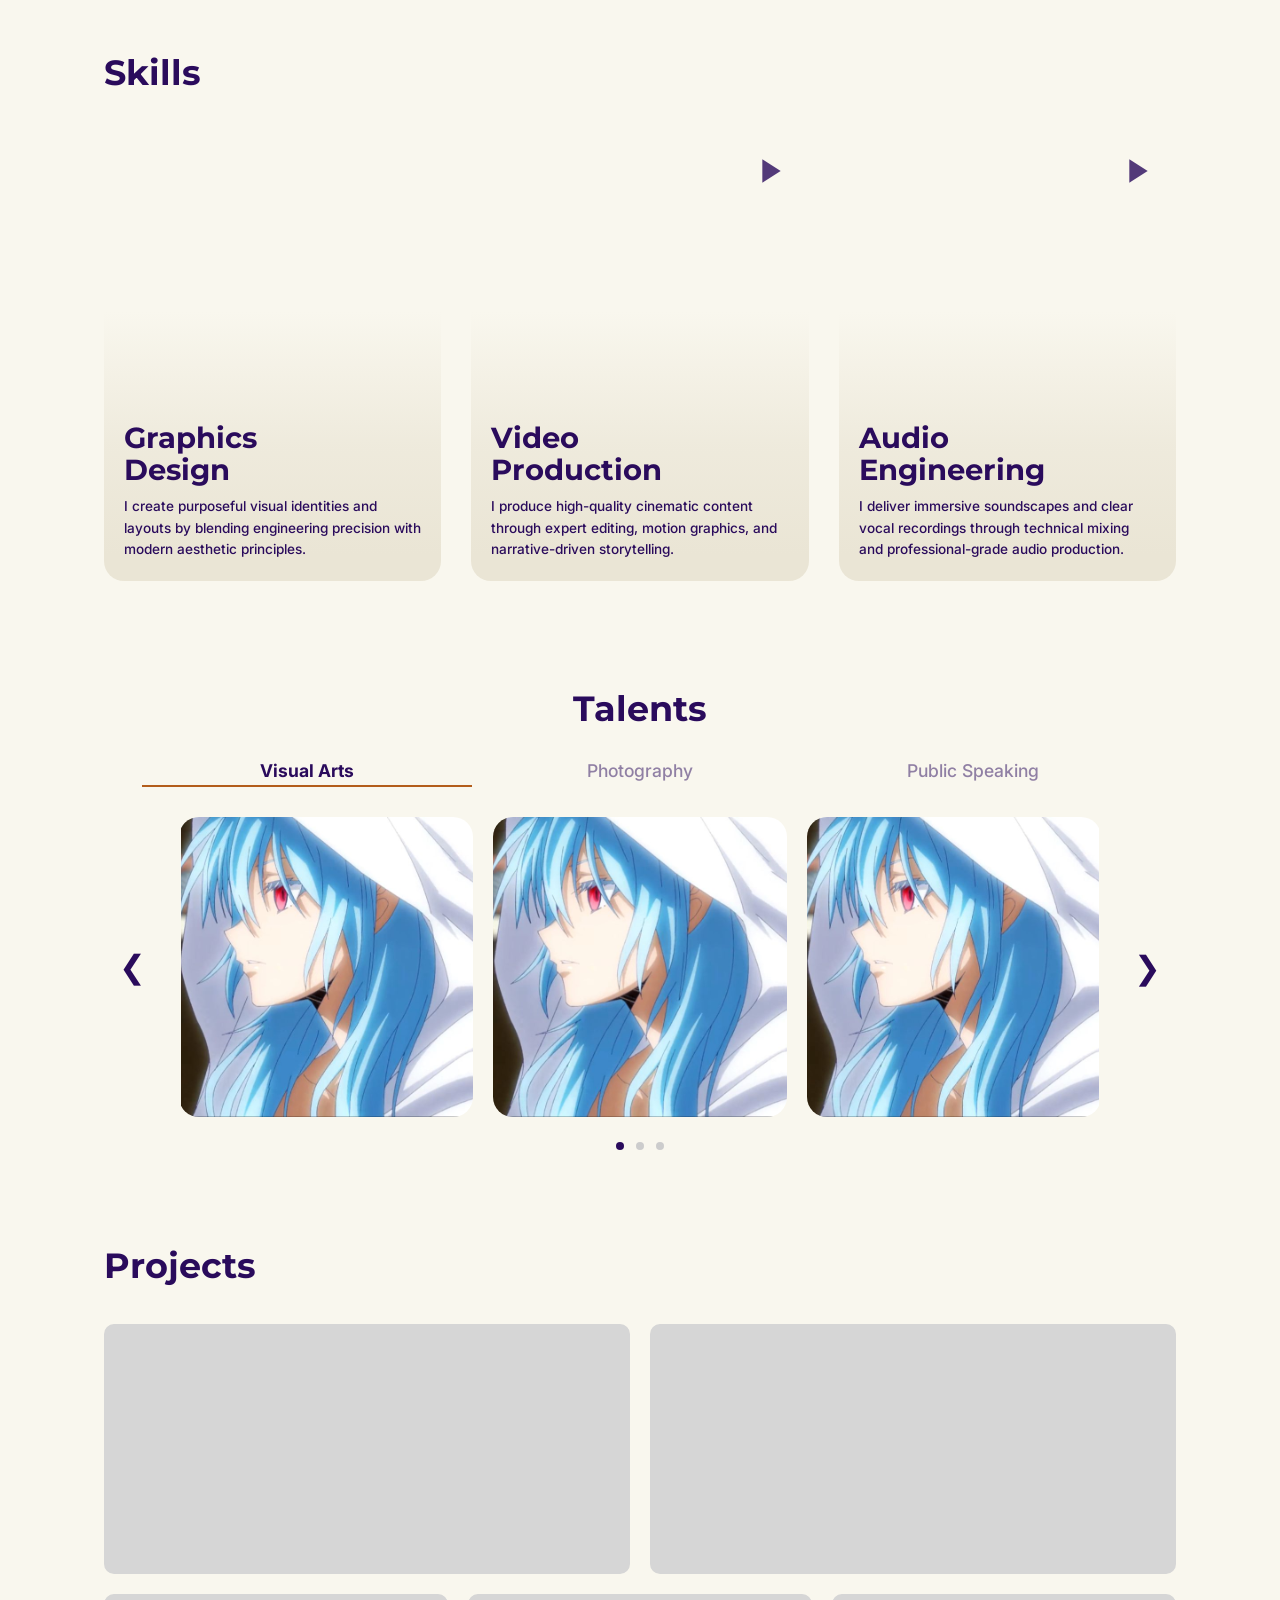
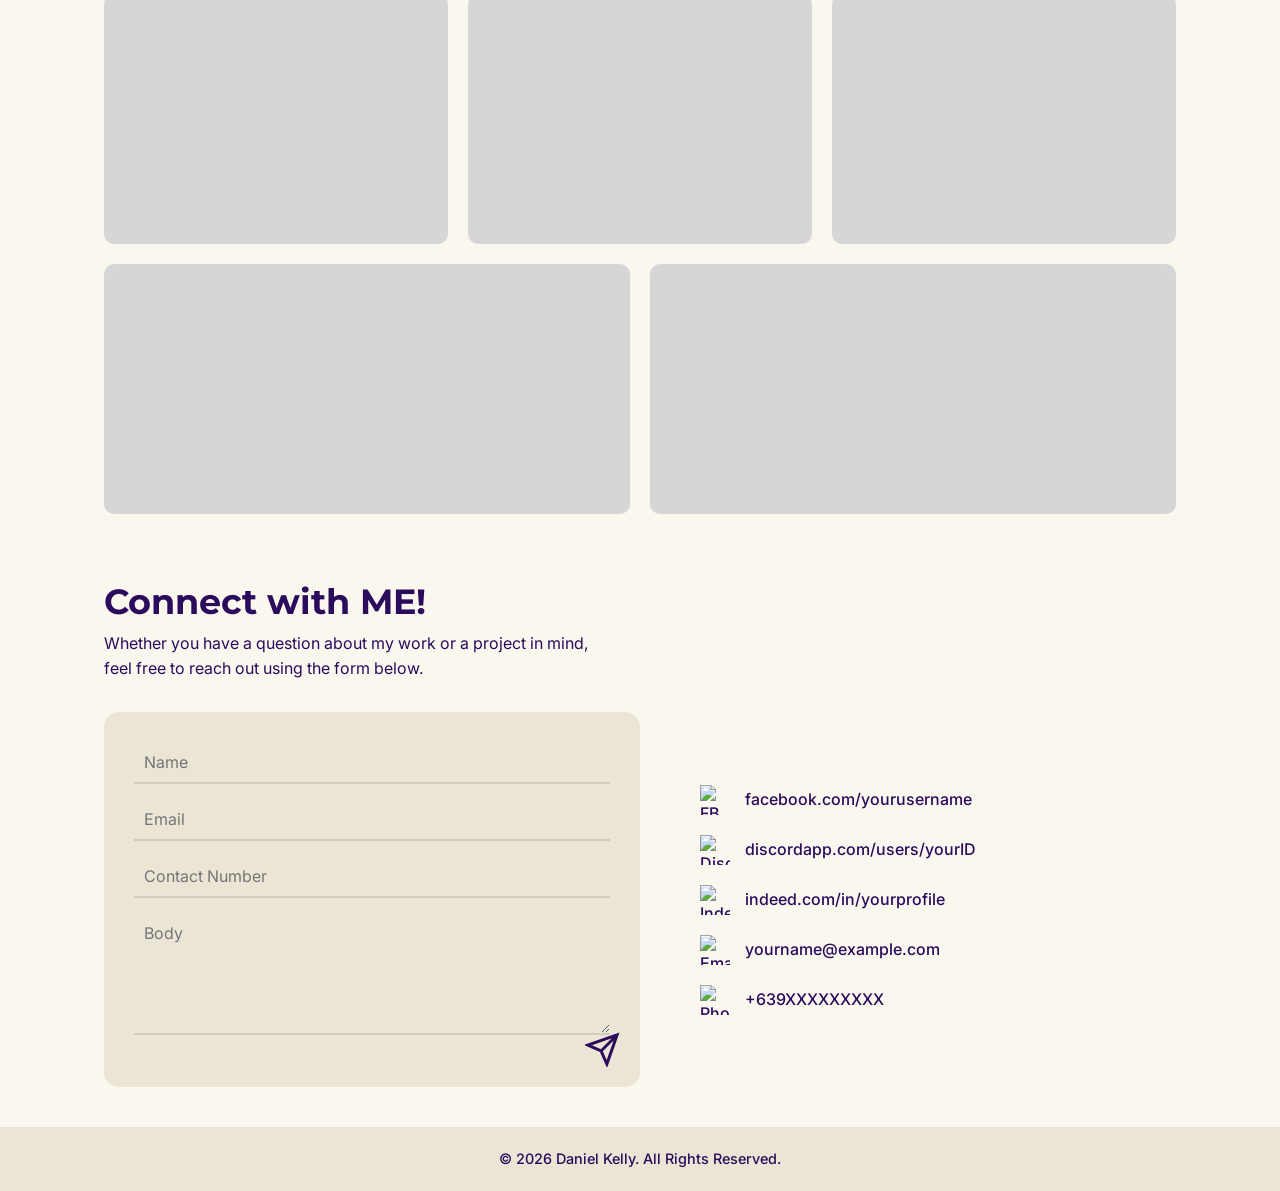
==== commit f4131e44: "Remade Code, More Polished Remade all the code to make sure that the website is near the proposed mo" ====
--- a/portfolio.html
+++ b/portfolio.html
@@ -1,70 +1,262 @@
 <!DOCTYPE html>
 <html lang="en">
+
 <head>
     <meta charset="UTF-8">
     <meta name="viewport" content="width=device-width, initial-scale=1.0">
     <title>Daniel Portfolio</title>
-    <link rel="stylesheet" href="./style.css">
+    <link
+        href="https://fonts.googleapis.com/css2?family=Inter:wght@400;500;600&family=Montserrat:wght@700;800&display=swap"
+        rel="stylesheet">
+    <link rel="stylesheet" href="style.css">
 </head>
+
 <body>
-    <<header class="navbar">
-    <div class="logo">
-        <img src="logo.svg" alt="DK Logo"> </div>
-    <nav>
-        <ul>
-            <li><a href="#about">About Me</a></li>
-            <li><a href="#projects">Projects</a></li>
-            <li><a href="#contact">Contact</a></li>
-        </ul>
-    </nav>
-</header>
-
-<section id="home" class="hero">
-    <div class="hero-container">
+
+    <!-- Navigation -->
+    <header class="navbar">
+        <div class="logo">
+            <!-- Replace with your SVG Logo -->
+            <svg width="40" height="40" viewBox="0 0 100 100">
+                <rect width="100" height="100" fill="#2A0B5C" /><text x="50" y="65" fill="#FFF" font-size="50"
+                    text-anchor="middle" font-family="sans-serif">DK</text>
+            </svg>
+        </div>
+        <nav>
+            <ul>
+                <li><a href="#about">About Me</a></li>
+                <li><a href="#projects">Projects</a></li>
+                <li><a href="#contact">Contact</a></li>
+            </ul>
+        </nav>
+    </header>
+
+    <section class="hero">
         <div class="hero-text">
             <h3>Welcome to the</h3>
             <h1>Daniel Portfolio</h1>
-            <p>Turning complex ideas into seamless digital experiences. As a Multimedia Specialist and Engineering student, I combine technical design with  creative media to build portfolios and projects that resonate.</p>
+            <p>Turning complex ideas into seamless digital experiences. As a Multimedia Specialist and Engineering
+                student, I combine technical design with creative media to build portfolios and projects that resonate.
+            </p>
             <div class="hero-buttons">
                 <a href="#contact" class="btn btn-primary">Connect with ME</a>
                 <a href="#about" class="btn btn-secondary">Learn more about Me</a>
             </div>
         </div>
         <div class="hero-image">
-            <img src=".\assets\663ae73db2af1b112b80577eee1e6057.jpg" alt="Daniel (Placeholder) Portrait">
-        </div>
-    </div>
-</section>
-
-        <section id="skills" class="skills">
-            <h2>Skills</h2>
-            <div class="skills-grid">
-                <div class="skill-card">
-                    <h3>Graphic Design</h3>
-                    <p>I create purposeful visual identities...</p>
-                </div>
-                <div class="skill-card">
-                    <h3>Video Production</h3>
-                    <video width="100%" controls>
-                        <source src="demo.mp4" type="video/mp4">
-                    </video>
-                </div>
-            </div>
-        </section>
-
-        <section id="contact" class="contact">
+            <img src=".\assets\663ae73db2af1b112b80577eee1e6057.jpg" alt="Daniel Portrait">
+        </div>
+    </section>
+
+    <div class="divider"></div>
+
+    <section id="about" class="about">
+        <div class="about-card">
+            <div class="about-image-wrapper">
+                <div class="fade-overlay"></div>
+                <img src=".\assets\7e444aa5e65fa4a0cade104fb1e9ee45.jpg" alt="About Me Character"
+                    class="hover-color-img">
+            </div>
+
+            <div class="about-content">
+                <h2>About Me</h2>
+                <p>I am a Bachelor of Engineering Technology student with a deep-seated passion for merging technical
+                    precision with creative storytelling. My academic background provides me with a unique foundation in
+                    design principles and material selection, which I apply to create multimedia solutions that are as
+                    structurally sound as they are visually compelling.</p>
+                <p>Currently, my work spans across several multimedia building blocks, including graphic design, video
+                    production, and audio engineering. I thrive on the challenge of developing integrated digital
+                    experiences, whether it’s through a meticulously edited video or a custom-engineered audio track,
+                    ensuring that every project serves a clear purpose and resonates with its intended audience.</p>
+            </div>
+
+            <div class="play-btn">
+                <svg viewBox="0 0 24 24" fill="#2A0B5C" xmlns="http://www.w3.org/2000/svg">
+                    <path d="M8 5V19L19 12L8 5Z" />
+                </svg>
+            </div>
+        </div>
+    </section>
+
+    <section id="skills" class="skills">
+        <h2>Skills</h2>
+        <div class="skills-grid">
+            <div class="skill-card"
+                style="background-image: url('https://images.unsplash.com/photo-1626785774573-4b799315345d?q=80&w=400&auto=format&fit=crop');">
+                <div class="card-overlay"></div>
+                <div class="card-content">
+                    <h3>Graphics<br>Design</h3>
+                    <p>I create purposeful visual identities and layouts by blending engineering precision with modern
+                        aesthetic principles.</p>
+                </div>
+            </div>
+            <div class="skill-card"
+                style="background-image: url('https://images.unsplash.com/photo-1574717024653-61fd2cf4d44d?q=80&w=400&auto=format&fit=crop');">
+                <div class="card-overlay"></div>
+                <div class="card-icon"><svg viewBox="0 0 24 24" fill="#2A0B5C">
+                        <path d="M8 5V19L19 12L8 5Z" />
+                    </svg></div>
+                <div class="card-content">
+                    <h3>Video<br>Production</h3>
+                    <p>I produce high-quality cinematic content through expert editing, motion graphics, and
+                        narrative-driven storytelling.</p>
+                </div>
+            </div>
+            <div class="skill-card"
+                style="background-image: url('https://images.unsplash.com/photo-1598488035139-bdbb2231ce04?q=80&w=400&auto=format&fit=crop');">
+                <div class="card-overlay"></div>
+                <div class="card-icon"><svg viewBox="0 0 24 24" fill="#2A0B5C">
+                        <path d="M8 5V19L19 12L8 5Z" />
+                    </svg></div>
+                <div class="card-content">
+                    <h3>Audio<br>Engineering</h3>
+                    <p>I deliver immersive soundscapes and clear vocal recordings through technical mixing and
+                        professional-grade audio production.</p>
+                </div>
+            </div>
+        </div>
+    </section>
+
+    <section id="talents" class="talents">
+        <h2>Talents</h2>
+
+        <div class="talent-labels">
+            <span class="label-item active" onclick="moveCarousel(0)">Visual Arts</span>
+            <span class="label-item" onclick="moveCarousel(1)">Photography</span>
+            <span class="label-item" onclick="moveCarousel(2)">Public Speaking</span>
+        </div>
+
+        <div class="carousel-container">
+            <button class="arrow left" onclick="prevSlide()">&#10094;</button>
+
+            <div class="carousel-viewport">
+                <div class="carousel-track">
+                    <div class="talent-group">
+                        <img src=".\assets\7e444aa5e65fa4a0cade104fb1e9ee45.jpg" alt="Visual Art 1">
+                        <img src=".\assets\7e444aa5e65fa4a0cade104fb1e9ee45.jpg" alt="Visual Art 2">
+                        <img src=".\assets\7e444aa5e65fa4a0cade104fb1e9ee45.jpg" alt="Visual Art 3">
+                    </div>
+                    <div class="talent-group">
+                        <img src=".\assets\7e444aa5e65fa4a0cade104fb1e9ee45.jpg" alt="Photography 1">
+                        <img src=".\assets\7e444aa5e65fa4a0cade104fb1e9ee45.jpg" alt="Photography 2">
+                        <img src=".\assets\7e444aa5e65fa4a0cade104fb1e9ee45.jpg" alt="Photography 3">
+                    </div>
+                    <div class="talent-group">
+                        <img src=".\assets\7e444aa5e65fa4a0cade104fb1e9ee45.jpg" alt="Speaking 1">
+                        <img src=".\assets\7e444aa5e65fa4a0cade104fb1e9ee45.jpg" alt="Speaking 2">
+                        <img src=".\assets\7e444aa5e65fa4a0cade104fb1e9ee45.jpg" alt="Speaking 3">
+                    </div>
+                </div>
+            </div>
+
+            <div class="arrow right" onclick="nextSlide()">&#10095;</div>
+        </div>
+
+        <div class="carousel-dots">
+            <span class="dot active" onclick="moveCarousel(0)"></span>
+            <span class="dot" onclick="moveCarousel(1)"></span>
+            <span class="dot" onclick="moveCarousel(2)"></span>
+        </div>
+    </section>
+
+    <section id="projects" class="projects">
+        <h2>Projects</h2>
+        <div class="projects-grid">
+            <div class="proj-box large"></div>
+            <div class="proj-box large"></div>
+            <div class="proj-box small"></div>
+            <div class="proj-box small"></div>
+            <div class="proj-box small"></div>
+            <div class="proj-box large"></div>
+            <div class="proj-box large"></div>
+        </div>
+    </section>
+
+    <div class="divider"></div>
+
+    <section id="contact" class="contact">
+        <div class="contact-header">
             <h2>Connect with ME!</h2>
-            <form>
-                <input type="text" placeholder="Name" required>
-                <input type="email" placeholder="Email" required>
-                <textarea placeholder="Body"></textarea>
-                <button type="submit">Send</button>
-            </form>
-        </section>
-    </main>
+            <p>Whether you have a question about my work or a project in mind, feel free to reach out using the form
+                below.</p>
+        </div>
+
+        <div class="contact-container">
+            <div class="form-box">
+                <form>
+                    <input type="text" placeholder="Name">
+                    <input type="email" placeholder="Email">
+                    <input type="text" placeholder="Contact Number">
+                    <textarea placeholder="Body" rows="5"></textarea>
+                    <button type="submit" class="send-btn">
+                        <svg viewBox="0 0 24 24" fill="none" stroke="#2A0B5C" stroke-width="2">
+                            <path d="M22 2L11 13M22 2L15 22L11 13L2 9L22 2Z" />
+                        </svg>
+                    </button>
+                </form>
+            </div>
+
+            <div class="social-links">
+                <a href="#"><img src="https://cdn-icons-png.flaticon.com/512/20/20837.png" alt="FB">
+                    facebook.com/yourusername</a>
+                <a href="#"><img src="https://cdn-icons-png.flaticon.com/512/5968/5968756.png" alt="Discord">
+                    discordapp.com/users/yourID</a>
+                <a href="#"><img src="https://cdn-icons-png.flaticon.com/512/174/174814.png" alt="Indeed">
+                    indeed.com/in/yourprofile</a>
+                <a href="#"><img src="https://cdn-icons-png.flaticon.com/512/542/542689.png" alt="Email">
+                    yourname@example.com</a>
+                <a href="#"><img src="https://cdn-icons-png.flaticon.com/512/126/126509.png" alt="Phone">
+                    +639XXXXXXXXX</a>
+            </div>
+        </div>
+    </section>
+
+    <a href="#" class="back-to-top">&#9650;</a>
 
     <footer>
-        <p>© 2026 Daniel Kelly. Designed in Lipa, Philippines.</p>
+        <p>© 2026 Daniel Kelly. All Rights Reserved.</p>
     </footer>
+
+    <script>
+        const navbar = document.querySelector('.navbar');
+
+        window.onscroll = () => {
+
+            if (window.scrollY > 50) {
+                navbar.classList.add('scrolled');
+            } else {
+                navbar.classList.remove('scrolled');
+            }
+        };
+
+        let currentSlide = 0;
+        const track = document.querySelector('.carousel-track');
+        const labels = document.querySelectorAll('.label-item');
+        const dots = document.querySelectorAll('.dot');
+
+        function moveCarousel(index) {
+            const track = document.querySelector('.carousel-track');
+
+            track.style.transform = `translateX(-${index * 100}%)`;
+
+
+            document.querySelectorAll('.label-item').forEach((item, i) => {
+                item.classList.toggle('active', i === index);
+            });
+        }
+
+
+        function nextSlide() {
+            currentSlide = (currentSlide + 1) % labels.length;
+            moveCarousel(currentSlide);
+        }
+
+        function prevSlide() {
+            currentSlide = (currentSlide - 1 + labels.length) % labels.length;
+            moveCarousel(currentSlide);
+        }
+    </script>
+
 </body>
+
 </html>
--- a/style.css
+++ b/style.css
@@ -1,139 +1,551 @@
 
 :root {
-    --soft-cream: #FFFBF0;
-    --sand: #F3EFE0;
-    --terracotta: #BC6C25;
-    --dark-moss: #283618;
-    --deep-purple: #2D0066; /* Your Logo/Header Accent Color */
+    --bg-color: #F9F7EE;       
+    --card-bg: #EAE5D5;        
+    --text-purple: #2A0B5C;    
+    --accent-brown: #B35D1B;   
+    --divider-color: #666;
+}
+
+* {
+    margin: 0;
+    padding: 0;
+    box-sizing: border-box;
 }
 
 body {
-    background-color: var(--soft-cream);
-    color: var(--deep-purple);
-    font-family: 'Inter', sans-serif; /* Matches your clean UI look */
-    margin: 0;
-}
-
-/* Navbar Styling */
+    background-color: var(--bg-color);
+    color: var(--text-purple);
+    font-family: 'Inter', sans-serif;
+    line-height: 1.6;
+}
+
+h1, h2, h3 {
+    font-family: 'Montserrat', sans-serif;
+}
+
 .navbar {
     display: flex;
     justify-content: space-between;
     align-items: center;
     padding: 20px 5%;
-    background-color: var(--sand);
+    position: sticky;
+    top: 0;
+    z-index: 1000;
+    background-color: var(--bg-color);
+    
+    transition: box-shadow 0.3s ease, padding 0.3s ease;
+}
+
+.navbar.scrolled {
+    box-shadow: 0 4px 15px rgba(0, 0, 0, 0.1);
+    padding: 15px 5%; 
 }
 
 .navbar ul {
-    display: flex;
     list-style: none;
-    gap: 40px;
+    display: flex;
+    gap: 30px;
 }
 
 .navbar a {
     text-decoration: none;
-    color: var(--deep-purple);
+    color: var(--text-purple);
     font-weight: 500;
-    font-size: 1.2rem;
-}
-
-/* Hero Section Styling */
+    font-size: 1.1rem;
+}
+
 .hero {
-    padding: 80px 5%;
-    display: flex;
-    justify-content: center;
-}
-
-.hero-container {
     display: flex;
     align-items: center;
-    gap: 50px;
+    justify-content: space-between;
+    padding: 60px 5%;
     max-width: 1200px;
+    margin: 0 auto;
 }
 
 .hero-text {
     flex: 1;
+    padding-right: 40px;
 }
 
 .hero-text h3 {
-    font-size: 1.5rem;
+    font-size: 1.8rem;
     font-weight: 400;
-    margin-bottom: 0;
 }
 
 .hero-text h1 {
-    font-size: 4rem;
+    font-size: 4.5rem;
     font-weight: 800;
     margin-top: -10px;
     margin-bottom: 20px;
+    letter-spacing: -2px;
+    text-shadow: 3px 3px 6px rgba(0,0,0,0.15); 
 }
 
 .hero-text p {
-    font-size: 1.1rem;
-    line-height: 1.6;
-    color: var(--deep-purple);
+    font-size: 1rem;
     margin-bottom: 30px;
-}
-
-
-.hero-image img {
-    width: 450px;
-    border-radius: 30px; 
-    box-shadow: 0 10px 30px rgba(0,0,0,0.1);
-}
-
+    max-width: 500px;
+}
 
 .hero-buttons {
     display: flex;
-    gap: 20px;
+    gap: 15px;
 }
 
 .btn {
-    padding: 12px 28px;
-    border-radius: 50px;
+    padding: 12px 25px;
+    border-radius: 25px;
     text-decoration: none;
     font-weight: 600;
+    border: 2px solid var(--accent-brown);
     transition: 0.3s;
-    border: 2px solid var(--terracotta);
 }
 
 .btn-primary {
-    background-color: var(--terracotta);
+    background-color: var(--accent-brown);
     color: white;
 }
 
 .btn-secondary {
     background-color: transparent;
-    color: var(--terracotta);
-}
-
-.btn:hover {
-    transform: translateY(-3px);
-    box-shadow: 0 5px 15px rgba(188, 108, 37, 0.3);
+    color: var(--accent-brown);
+}
+
+.hero-image {
+    flex: 1;
+    display: flex;
+    justify-content: flex-end;
+}
+
+.hero-image img {
+    width: 100%;
+    max-width: 450px;
+    border-radius: 30px;
+    box-shadow: 0 10px 20px rgba(0,0,0,0.1);
+}
+
+
+.about {
+    padding: 40px 5%;
+}
+
+.about-card {
+    display: flex;
+    background-color: var(--card-bg);
+    border-radius: 30px;
+    max-width: 1100px;
+    margin: 0 auto;
+    position: relative;
+    overflow: hidden;
+    min-height: 450px;
+}
+
+
+.about-image-wrapper {
+    position: absolute;
+    top: 0;
+    left: 0;
+    width: 65%;
+    height: 100%;
+    z-index: 1;
+}
+
+.hover-color-img {
+    width: 100%;
+    height: 100%;
+    object-fit: cover;
+    object-position: center;
+    filter: grayscale(100%);
+    transition: filter 0.5s ease;
+}
+
+.about-card:hover .hover-color-img {
+    filter: grayscale(0%);
+}
+
+.fade-overlay {
+    position: absolute;
+    top: 0;
+    left: 0;
+    width: 100%;
+    height: 100%;
+    background: linear-gradient(100deg, rgba(234,229,213,0) 40%, rgba(234,229,213,1) 85%);
+    z-index: 2;
+    pointer-events: none;
+}
+
+.about-content {
+    position: relative;
+    z-index: 3;
+    margin-left: 50%;
+    padding: 50px;
+    display: flex;
+    flex-direction: column;
+    justify-content: center;
+}
+
+.about-content h2 {
+    font-size: 2.2rem;
+    margin-bottom: 15px;
+}
+
+.about-content p {
+    font-size: 0.95rem;
+    margin-bottom: 15px;
+    color: #333;
+}
+
+.play-btn {
+    position: absolute;
+    bottom: 20px;
+    right: 25px;
+    width: 50px;
+    height: 50px;
+    z-index: 4;
+    cursor: pointer;
+    transition: transform 0.2s;
+}
+
+.play-btn:hover {
+    transform: scale(1.1);
+}
+
+
+.skills {
+    padding: 40px 5%;
+    max-width: 1200px;
+    margin: 0 auto;
+}
+
+.skills h2 {
+    font-size: 2.2rem;
+    margin-bottom: 30px;
 }
 
 .skills-grid {
     display: grid;
-    grid-template-columns: repeat(auto-fit, minmax(300px, 1fr));
+    grid-template-columns: repeat(3, 1fr);
+    gap: 30px;
+}
+
+.skill-card {
+    position: relative;
+    border-radius: 20px;
+    overflow: hidden;
+    height: 450px;
+    background-size: cover;
+    background-position: center;
+    color: var(--text-purple);
+}
+
+.card-overlay {
+    position: absolute;
+    bottom: 0;
+    width: 100%;
+    height: 60%;
+    background: linear-gradient(to top, rgba(234,229,213,1) 10%, rgba(234,229,213,0.7) 50%, transparent);
+}
+
+.card-icon {
+    position: absolute;
+    top: 20px;
+    right: 20px;
+    width: 40px;
+    height: 40px;
+    opacity: 0.8;
+}
+
+.card-content {
+    position: absolute;
+    bottom: 20px;
+    left: 20px;
+    right: 20px;
+    z-index: 2;
+}
+
+.card-content h3 {
+    font-size: 1.8rem;
+    line-height: 1.1;
+    margin-bottom: 10px;
+}
+
+.card-content p {
+    font-size: 0.85rem;
+    font-weight: 500;
+}
+
+
+.talents {
+    padding: 60px 5%;
+    max-width: 1200px;
+    margin: 0 auto;
+    text-align: center;
+}
+
+
+.talent-labels {
+    display: flex;
+    justify-content: space-around; 
+    margin-bottom: 20px;
+    font-weight: 500;
+    color: var(--text-purple);
+    max-width: 1000px;
+    margin: 0 auto 30px auto;
+}
+
+.label-item {
+    cursor: pointer;
+    opacity: 0.5;
+    transition: 0.3s;
+    font-size: 1.1rem;
+    width: 33%; 
+}
+
+.label-item.active {
+    opacity: 1;
+    font-weight: 700;
+    border-bottom: 2px solid var(--accent-brown);
+}
+
+
+.carousel-viewport {
+    overflow: hidden;
+    width: 100%;
+    max-width: 1000px;
+    margin: 0 auto;
+}
+
+.carousel-track {
+    display: flex;
+    transition: transform 0.5s ease-in-out; 
+}
+
+.talent-group {
+    display: flex;
+    min-width: 100%; 
+    justify-content: center;
     gap: 20px;
-    padding: 40px;
-}
-
-.skill-card {
-    background: var(--sand);
+}
+
+.talent-group img {
+    width: 30%; 
+    height: 300px;
+    object-fit: cover;
+    border-radius: 20px;
+}
+
+.arrow {
+    background: transparent;
+    border: none;
+    font-size: 2rem;
+    color: var(--text-purple);
+    cursor: pointer;
+    padding: 0 15px;
+}
+
+.talents h2 {
+    font-size: 2.2rem;
+    margin-bottom: 20px;
+}
+
+.talent-tabs {
+    display: flex;
+    gap: 40px;
+    justify-content: center;
+    margin-bottom: 30px;
+    font-weight: 500;
+}
+
+.talent-tabs span {
+    cursor: pointer;
+}
+
+.talent-tabs .active {
+    font-weight: 700;
+}
+
+.carousel-container {
+    display: flex;
+    align-items: center;
+    justify-content: space-between;
+    gap: 20px;
+}
+
+.carousel-track {
+    display: flex;
+    gap: 20px;
+    overflow: hidden;
+}
+
+.carousel-track img {
+    width: 32%;
+    border-radius: 20px;
+    height: 300px;
+    object-fit: cover;
+}
+
+.carousel-arrow {
+    font-size: 2rem;
+    cursor: pointer;
+    user-select: none;
+}
+
+.carousel-dots {
+    text-align: center;
+    margin-top: 15px;
+}
+
+.dot {
+    display: inline-block;
+    width: 8px;
+    height: 8px;
+    background-color: #ccc;
+    border-radius: 50%;
+    margin: 0 4px;
+    cursor: pointer;
+}
+
+.dot.active {
+    background-color: var(--text-purple);
+}
+
+
+.projects {
+    padding: 20px 5%;
+    max-width: 1200px;
+    margin: 0 auto;
+}
+
+.projects h2 {
+    font-size: 2.2rem;
+    margin-bottom: 30px;
+}
+
+.projects-grid {
+    display: grid;
+    grid-template-columns: repeat(6, 1fr);
+    grid-auto-rows: 250px;
+    gap: 20px;
+}
+
+.proj-box {
+    background-color: #D6D6D6; 
+    border-radius: 10px;
+}
+
+.proj-box.large {
+    grid-column: span 3;
+}
+
+.proj-box.small {
+    grid-column: span 2;
+}
+
+
+.contact {
+    padding: 40px 5%;
+    max-width: 1200px;
+    margin: 0 auto;
+    position: relative;
+}
+
+.contact-header {
+    margin-bottom: 30px;
+}
+
+.contact-header h2 {
+    font-size: 2.2rem;
+}
+
+.contact-header p {
+    max-width: 500px;
+}
+
+.contact-container {
+    display: flex;
+    gap: 60px;
+}
+
+.form-box {
+    flex: 1;
+    background-color: var(--card-bg);
+    padding: 30px;
+    border-radius: 15px;
+    position: relative;
+}
+
+.form-box input, .form-box textarea {
+    width: 100%;
+    margin-bottom: 15px;
+    padding: 10px;
+    border: none;
+    background: transparent;
+    border-bottom: 2px solid rgba(0,0,0,0.1);
+    font-family: inherit;
+    color: var(--text-purple);
+    font-size: 1rem;
+}
+
+.form-box input:focus, .form-box textarea:focus {
+    outline: none;
+    border-bottom: 2px solid var(--text-purple);
+}
+
+.send-btn {
+    position: absolute;
+    bottom: 20px;
+    right: 20px;
+    background: transparent;
+    border: none;
+    width: 35px;
+    height: 35px;
+    cursor: pointer;
+}
+
+.social-links {
+    flex: 1;
+    display: flex;
+    flex-direction: column;
+    justify-content: center;
+    gap: 20px;
+}
+
+.social-links a {
+    display: flex;
+    align-items: center;
+    gap: 15px;
+    text-decoration: none;
+    color: var(--text-purple);
+    font-weight: 500;
+}
+
+.social-links img {
+    width: 30px;
+    height: 30px;
+    object-fit: contain;
+}
+
+
+.back-to-top {
+    position: fixed;
+    bottom: 60px;
+    right: 30px;
+    background-color: var(--card-bg);
+    color: var(--text-purple);
+    padding: 15px;
+    border-radius: 5px;
+    text-decoration: none;
+    box-shadow: 0 2px 10px rgba(0,0,0,0.1);
+    font-size: 1.2rem;
+}
+
+
+footer {
+    text-align: center;
     padding: 20px;
-    border-radius: 8px;
-    transition: transform 0.3s ease; 
-}
-
-.skill-card:hover {
-    transform: scale(1.05);
-    border: 2px solid var(--terracotta);
-}
-
-button {
-    background-color: var(--terracotta);
-    color: white;
-    border: none;
-    padding: 10px 20px;
-    cursor: pointer;
+    background-color: var(--card-bg);
+    font-size: 0.9rem;
+    font-weight: 500;
 }
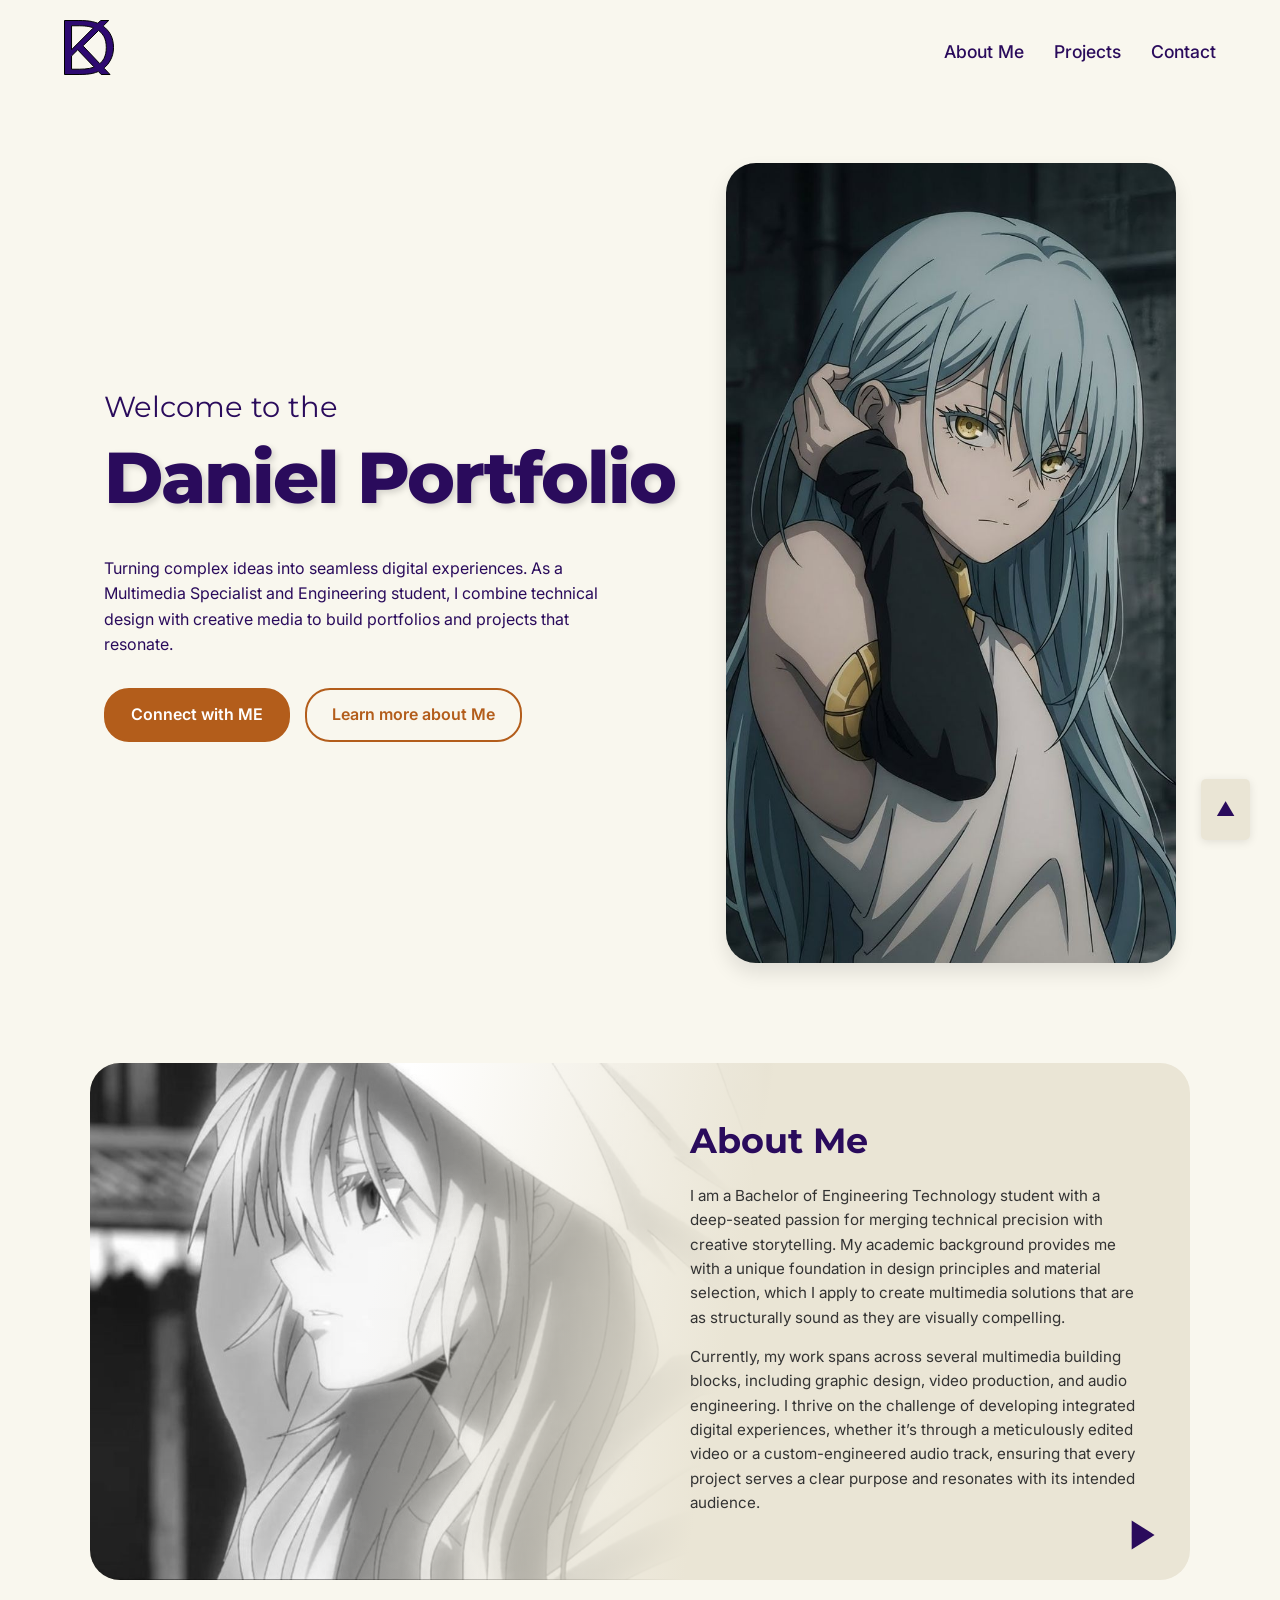
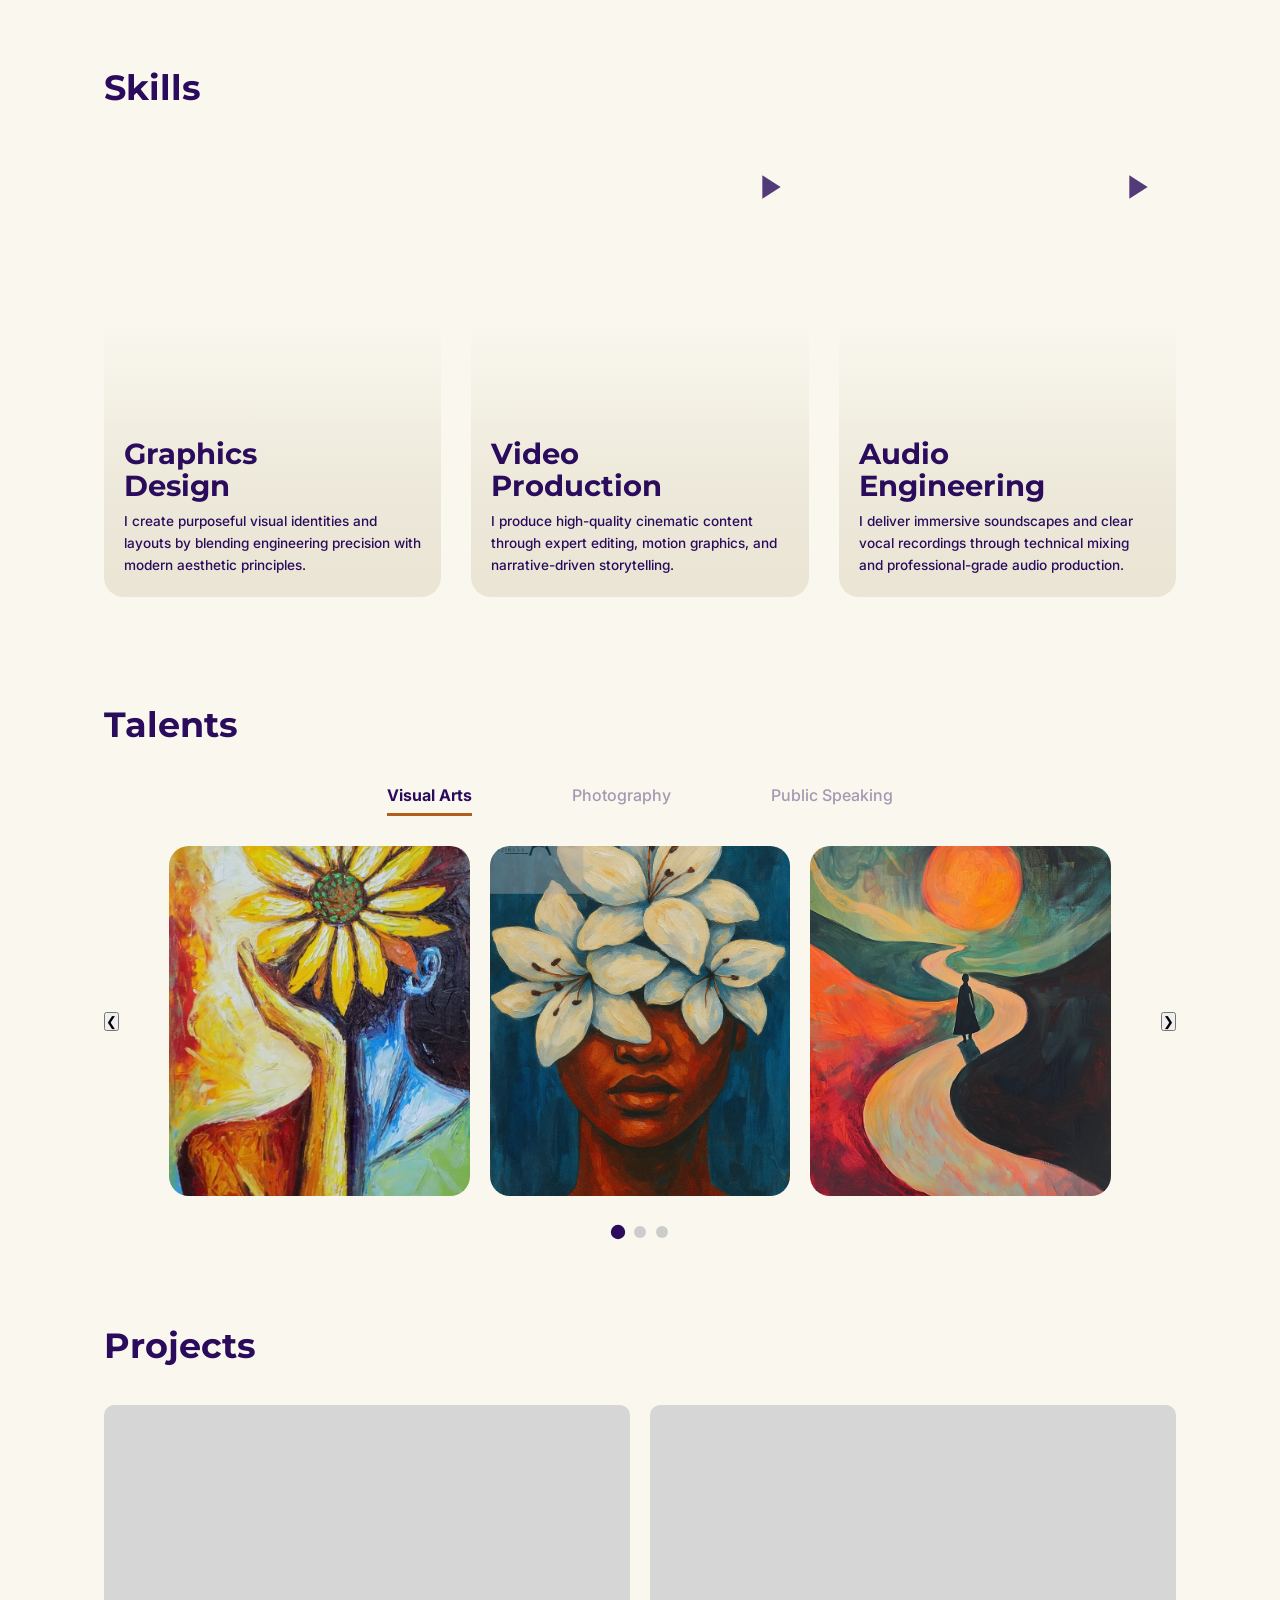
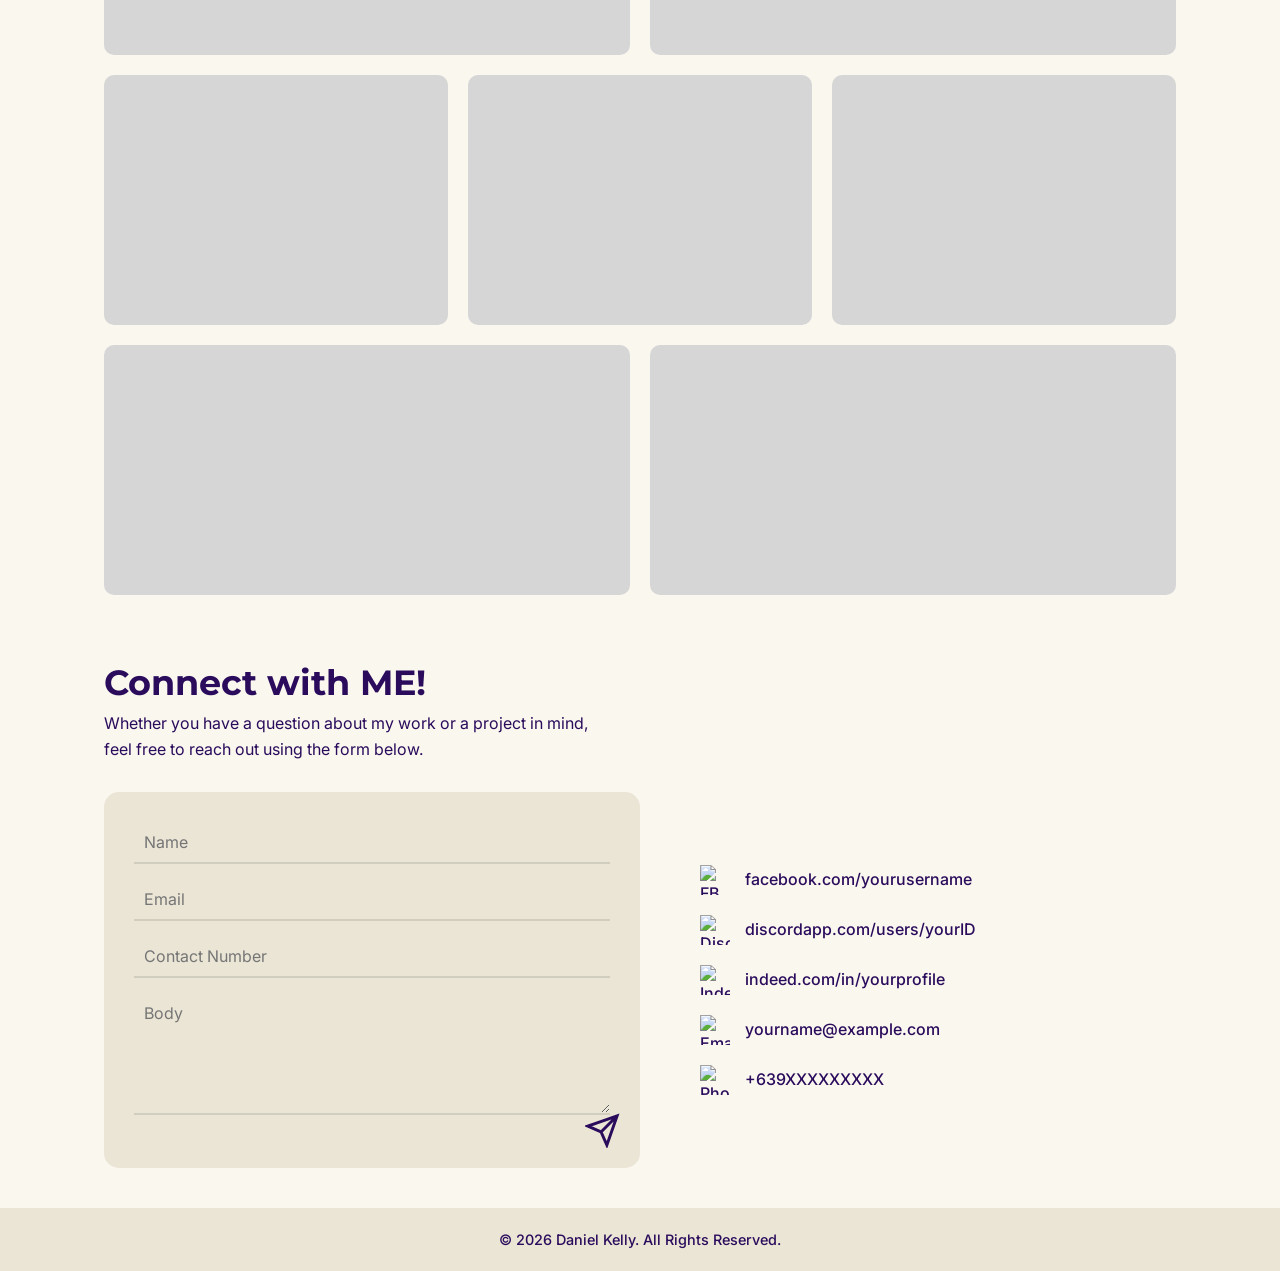
==== commit 1232ff0c: "Polished Talents Section Added the other pictures that is on the mockup, still have yet to fix the p" ====
--- a/portfolio.html
+++ b/portfolio.html
@@ -13,14 +13,13 @@
 
 <body>
 
-    <!-- Navigation -->
     <header class="navbar">
         <div class="logo">
-            <!-- Replace with your SVG Logo -->
-            <svg width="40" height="40" viewBox="0 0 100 100">
-                <rect width="100" height="100" fill="#2A0B5C" /><text x="50" y="65" fill="#FFF" font-size="50"
-                    text-anchor="middle" font-family="sans-serif">DK</text>
+            <a href="#">
+            <svg width="50" height="55" viewBox="0 0 50 55" fill="none" xmlns="http://www.w3.org/2000/svg">
+            <path d="M14.9229 0.5C20.3014 0.500017 24.6126 0.846074 27.8701 1.52832L28.5078 1.66895L28.5117 1.66992C30.3639 2.0852 32.0528 2.58813 33.5801 3.17676L33.8848 3.29395L34.1143 3.06348L36.6709 0.5H44.7422L39.4453 5.70215L39.0283 6.11133L39.4971 6.45996C42.2513 8.50594 44.4948 10.9941 46.2012 13.9531C48.3932 17.7547 49.5 22.283 49.5 27.5557C49.5 32.4725 48.3461 36.9164 46.0439 40.8984L46.042 40.9004C44.5003 43.5974 42.6129 45.8799 40.3809 47.7529L39.9746 48.0938L40.3398 48.4795L46.0312 54.5H37.2324L34.5938 51.7295L34.3535 51.4775L34.0342 51.6143C32.4053 52.313 30.6735 52.8759 28.8379 53.3018L28.0439 53.4766C24.7923 54.1561 20.4753 54.5 15.0811 54.5H0.5V0.5H14.9229ZM13.3457 30.1562L7.68066 35.7988L7.5332 35.9453V49.2207H15.3975C19.1931 49.2207 22.5111 48.9607 25.3467 48.4365L25.3457 48.4355C26.7661 48.1755 28.1298 47.8065 29.4355 47.3252L30.1494 47.0625L29.625 46.5117L14.0605 30.166L13.708 29.7949L13.3457 30.1562ZM34.2959 10.7588L19.2871 25.5L18.9365 25.8438L19.2734 26.2002L35.4834 43.3438L35.8174 43.6963L36.1797 43.374C37.7815 41.9495 39.0666 40.2848 40.0332 38.3828L40.0322 38.3818C41.5559 35.4353 42.3047 31.7818 42.3047 27.4443C42.3047 23.0744 41.4888 19.3547 39.8291 16.3086C38.6278 14.1037 36.9978 12.2375 34.9443 10.7139L34.6006 10.46L34.2959 10.7588ZM7.5332 29.7148L8.3877 28.8584L28.8613 8.33105L29.4277 7.7627L28.668 7.50391C27.4375 7.08522 26.172 6.7593 24.8721 6.52637H24.873C22.2207 6.02647 19.0603 5.7793 15.3975 5.7793H7.5332V29.7148Z" fill="#2E0A71" stroke="black"/>
             </svg>
+            </a>
         </div>
         <nav>
             <ul>
@@ -118,7 +117,7 @@
     </section>
 
     <section id="talents" class="talents">
-        <h2>Talents</h2>
+        <h2 class="section-title">Talents</h2>
 
         <div class="talent-labels">
             <span class="label-item active" onclick="moveCarousel(0)">Visual Arts</span>
@@ -132,24 +131,24 @@
             <div class="carousel-viewport">
                 <div class="carousel-track">
                     <div class="talent-group">
-                        <img src=".\assets\7e444aa5e65fa4a0cade104fb1e9ee45.jpg" alt="Visual Art 1">
-                        <img src=".\assets\7e444aa5e65fa4a0cade104fb1e9ee45.jpg" alt="Visual Art 2">
-                        <img src=".\assets\7e444aa5e65fa4a0cade104fb1e9ee45.jpg" alt="Visual Art 3">
+                        <img src="assets\vs1.jpg" alt="Art 1">
+                        <img src="assets\vs2.jpg" alt="Art 2">
+                        <img src="assets\vs3.jpg" alt="Art 3">
                     </div>
                     <div class="talent-group">
-                        <img src=".\assets\7e444aa5e65fa4a0cade104fb1e9ee45.jpg" alt="Photography 1">
-                        <img src=".\assets\7e444aa5e65fa4a0cade104fb1e9ee45.jpg" alt="Photography 2">
-                        <img src=".\assets\7e444aa5e65fa4a0cade104fb1e9ee45.jpg" alt="Photography 3">
+                        <img src="assets\p1.jpg" alt="Photo 1">
+                        <img src="assets\p2.jpg" alt="Photo 2">
+                        <img src="assets\p3.jpg" alt="Photo 3">
                     </div>
                     <div class="talent-group">
-                        <img src=".\assets\7e444aa5e65fa4a0cade104fb1e9ee45.jpg" alt="Speaking 1">
-                        <img src=".\assets\7e444aa5e65fa4a0cade104fb1e9ee45.jpg" alt="Speaking 2">
-                        <img src=".\assets\7e444aa5e65fa4a0cade104fb1e9ee45.jpg" alt="Speaking 3">
+                        <img src="assets\ps1.jpg" alt="Speech 1">
+                        <img src="assets\ps2.jpg" alt="Speech 2">
+                        <img src="assets\ps3.jpg" alt="Speech 3">
                     </div>
                 </div>
             </div>
 
-            <div class="arrow right" onclick="nextSlide()">&#10095;</div>
+            <button class="arrow right" onclick="nextSlide()">&#10095;</button>
         </div>
 
         <div class="carousel-dots">
@@ -186,7 +185,7 @@
                 <form>
                     <input type="text" placeholder="Name">
                     <input type="email" placeholder="Email">
-                    <input type="text" placeholder="Contact Number">
+                    <input type="tel" placeholder="Contact Number">
                     <textarea placeholder="Body" rows="5"></textarea>
                     <button type="submit" class="send-btn">
                         <svg viewBox="0 0 24 24" fill="none" stroke="#2A0B5C" stroke-width="2">
@@ -229,34 +228,29 @@
             }
         };
 
-        let currentSlide = 0;
-        const track = document.querySelector('.carousel-track');
-        const labels = document.querySelectorAll('.label-item');
-        const dots = document.querySelectorAll('.dot');
+        let currentIndex = 0;
 
         function moveCarousel(index) {
             const track = document.querySelector('.carousel-track');
-
-            track.style.transform = `translateX(-${index * 100}%)`;
-
-
-            document.querySelectorAll('.label-item').forEach((item, i) => {
-                item.classList.toggle('active', i === index);
-            });
+            const labels = document.querySelectorAll('.label-item');
+            const dots = document.querySelectorAll('.dot');
+
+            if (index < 0) index = 2;
+            if (index > 2) index = 0;
+
+            currentIndex = index;
+            track.style.transform = `translateX(-${index * 33.3333}%)`;
+            labels.forEach((lbl, i) => lbl.classList.toggle('active', i === index));
+            dots.forEach((dot, i) => dot.classList.toggle('active', i === index));
         }
 
-
         function nextSlide() {
-            currentSlide = (currentSlide + 1) % labels.length;
-            moveCarousel(currentSlide);
+            moveCarousel(currentIndex + 1);
         }
 
         function prevSlide() {
-            currentSlide = (currentSlide - 1 + labels.length) % labels.length;
-            moveCarousel(currentSlide);
+            moveCarousel(currentIndex - 1);
         }
     </script>
-
 </body>
-
 </html>
--- a/style.css
+++ b/style.css
@@ -1,9 +1,8 @@
-
 :root {
-    --bg-color: #F9F7EE;       
-    --card-bg: #EAE5D5;        
-    --text-purple: #2A0B5C;    
-    --accent-brown: #B35D1B;   
+    --bg-color: #F9F7EE;
+    --card-bg: #EAE5D5;
+    --text-purple: #2A0B5C;
+    --accent-brown: #B35D1B;
     --divider-color: #666;
 }
 
@@ -11,6 +10,10 @@
     margin: 0;
     padding: 0;
     box-sizing: border-box;
+}
+
+html {
+    scroll-behavior: smooth;
 }
 
 body {
@@ -33,13 +36,13 @@
     top: 0;
     z-index: 1000;
     background-color: var(--bg-color);
-    
+
     transition: box-shadow 0.3s ease, padding 0.3s ease;
 }
 
 .navbar.scrolled {
     box-shadow: 0 4px 15px rgba(0, 0, 0, 0.1);
-    padding: 15px 5%; 
+    padding: 15px 5%;
 }
 
 .navbar ul {
@@ -75,12 +78,13 @@
 }
 
 .hero-text h1 {
+    white-space: nowrap;
     font-size: 4.5rem;
     font-weight: 800;
     margin-top: -10px;
     margin-bottom: 20px;
     letter-spacing: -2px;
-    text-shadow: 3px 3px 6px rgba(0,0,0,0.15); 
+    text-shadow: 3px 3px 6px rgba(0, 0, 0, 0.15);
 }
 
 .hero-text p {
@@ -123,11 +127,12 @@
     width: 100%;
     max-width: 450px;
     border-radius: 30px;
-    box-shadow: 0 10px 20px rgba(0,0,0,0.1);
+    box-shadow: 0 10px 20px rgba(0, 0, 0, 0.1);
 }
 
 
 .about {
+    scroll-margin-top: 80px;
     padding: 40px 5%;
 }
 
@@ -171,7 +176,7 @@
     left: 0;
     width: 100%;
     height: 100%;
-    background: linear-gradient(100deg, rgba(234,229,213,0) 40%, rgba(234,229,213,1) 85%);
+    background: linear-gradient(100deg, rgba(234, 229, 213, 0) 40%, rgba(234, 229, 213, 1) 85%);
     z-index: 2;
     pointer-events: none;
 }
@@ -245,7 +250,7 @@
     bottom: 0;
     width: 100%;
     height: 60%;
-    background: linear-gradient(to top, rgba(234,229,213,1) 10%, rgba(234,229,213,0.7) 50%, transparent);
+    background: linear-gradient(to top, rgba(234, 229, 213, 1) 10%, rgba(234, 229, 213, 0.7) 50%, transparent);
 }
 
 .card-icon {
@@ -281,138 +286,96 @@
     padding: 60px 5%;
     max-width: 1200px;
     margin: 0 auto;
-    text-align: center;
-}
-
+}
+
+
+.talents .section-title {
+    text-align: left;
+    font-size: 2.2rem;
+    margin-bottom: 30px;
+    color: var(--text-purple);
+}
 
 .talent-labels {
     display: flex;
-    justify-content: space-around; 
-    margin-bottom: 20px;
-    font-weight: 500;
-    color: var(--text-purple);
-    max-width: 1000px;
-    margin: 0 auto 30px auto;
+    justify-content: center;
+    gap: 100px;
+    margin-bottom: 30px;
 }
 
 .label-item {
     cursor: pointer;
-    opacity: 0.5;
+    font-weight: 500;
+    opacity: 0.4;
     transition: 0.3s;
-    font-size: 1.1rem;
-    width: 33%; 
+    padding-bottom: 5px;
+    border-bottom: 3px solid transparent;
 }
 
 .label-item.active {
     opacity: 1;
     font-weight: 700;
-    border-bottom: 2px solid var(--accent-brown);
-}
-
+    border-bottom: 3px solid var(--accent-brown);
+}
+
+.carousel-container {
+    display: flex;
+    align-items: center;
+    gap: 20px;
+}
 
 .carousel-viewport {
+    flex: 1;
     overflow: hidden;
-    width: 100%;
-    max-width: 1000px;
-    margin: 0 auto;
+    border-radius: 20px;
 }
 
 .carousel-track {
     display: flex;
-    transition: transform 0.5s ease-in-out; 
+    transition: transform 0.6s cubic-bezier(0.4, 0, 0.2, 1);
+    width: 300%;
 }
 
 .talent-group {
-    display: flex;
-    min-width: 100%; 
+    flex: 0 0 33.333%;
+    display: flex;
     justify-content: center;
     gap: 20px;
 }
 
 .talent-group img {
-    width: 30%; 
-    height: 300px;
+    width: 30%;
+    height: 350px;
     object-fit: cover;
     border-radius: 20px;
-}
-
-.arrow {
-    background: transparent;
-    border: none;
-    font-size: 2rem;
-    color: var(--text-purple);
-    cursor: pointer;
-    padding: 0 15px;
-}
-
-.talents h2 {
-    font-size: 2.2rem;
-    margin-bottom: 20px;
-}
-
-.talent-tabs {
-    display: flex;
-    gap: 40px;
+    background-color: #ddd;
+}
+
+
+.carousel-dots {
+    display: flex;
     justify-content: center;
-    margin-bottom: 30px;
-    font-weight: 500;
-}
-
-.talent-tabs span {
-    cursor: pointer;
-}
-
-.talent-tabs .active {
-    font-weight: 700;
-}
-
-.carousel-container {
-    display: flex;
-    align-items: center;
-    justify-content: space-between;
-    gap: 20px;
-}
-
-.carousel-track {
-    display: flex;
-    gap: 20px;
-    overflow: hidden;
-}
-
-.carousel-track img {
-    width: 32%;
-    border-radius: 20px;
-    height: 300px;
-    object-fit: cover;
-}
-
-.carousel-arrow {
-    font-size: 2rem;
-    cursor: pointer;
-    user-select: none;
-}
-
-.carousel-dots {
-    text-align: center;
-    margin-top: 15px;
+    gap: 10px;
+    margin-top: 30px;
 }
 
 .dot {
-    display: inline-block;
-    width: 8px;
-    height: 8px;
+    width: 12px;
+    height: 12px;
     background-color: #ccc;
     border-radius: 50%;
-    margin: 0 4px;
     cursor: pointer;
+    transition: 0.3s;
 }
 
 .dot.active {
     background-color: var(--text-purple);
+    transform: scale(1.2);
 }
 
 
 .projects {
+    scroll-margin-top: 80px;
     padding: 20px 5%;
     max-width: 1200px;
     margin: 0 auto;
@@ -431,7 +394,7 @@
 }
 
 .proj-box {
-    background-color: #D6D6D6; 
+    background-color: #D6D6D6;
     border-radius: 10px;
 }
 
@@ -445,6 +408,7 @@
 
 
 .contact {
+    scroll-margin-top: 80px;
     padding: 40px 5%;
     max-width: 1200px;
     margin: 0 auto;
@@ -476,19 +440,21 @@
     position: relative;
 }
 
-.form-box input, .form-box textarea {
+.form-box input,
+.form-box textarea {
     width: 100%;
     margin-bottom: 15px;
     padding: 10px;
     border: none;
     background: transparent;
-    border-bottom: 2px solid rgba(0,0,0,0.1);
+    border-bottom: 2px solid rgba(0, 0, 0, 0.1);
     font-family: inherit;
     color: var(--text-purple);
     font-size: 1rem;
 }
 
-.form-box input:focus, .form-box textarea:focus {
+.form-box input:focus,
+.form-box textarea:focus {
     outline: none;
     border-bottom: 2px solid var(--text-purple);
 }
@@ -537,7 +503,7 @@
     padding: 15px;
     border-radius: 5px;
     text-decoration: none;
-    box-shadow: 0 2px 10px rgba(0,0,0,0.1);
+    box-shadow: 0 2px 10px rgba(0, 0, 0, 0.1);
     font-size: 1.2rem;
 }
 
